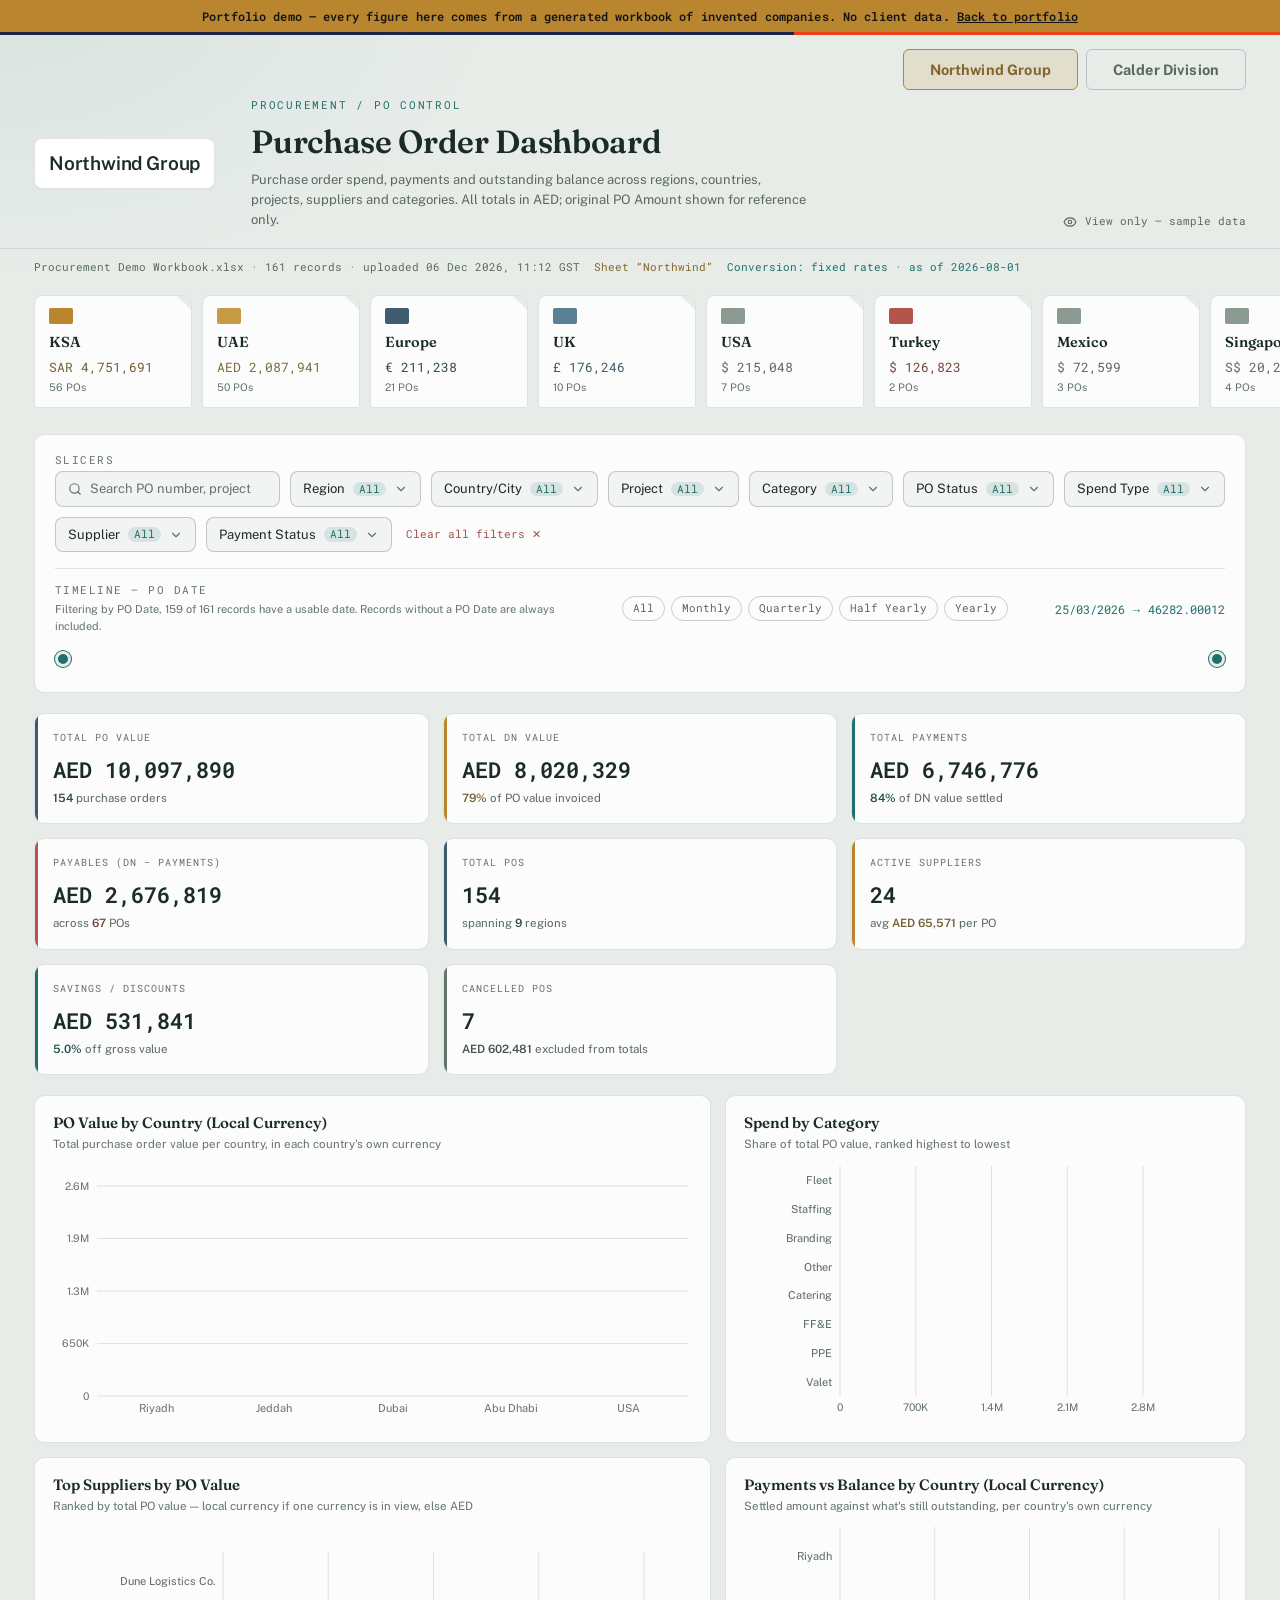
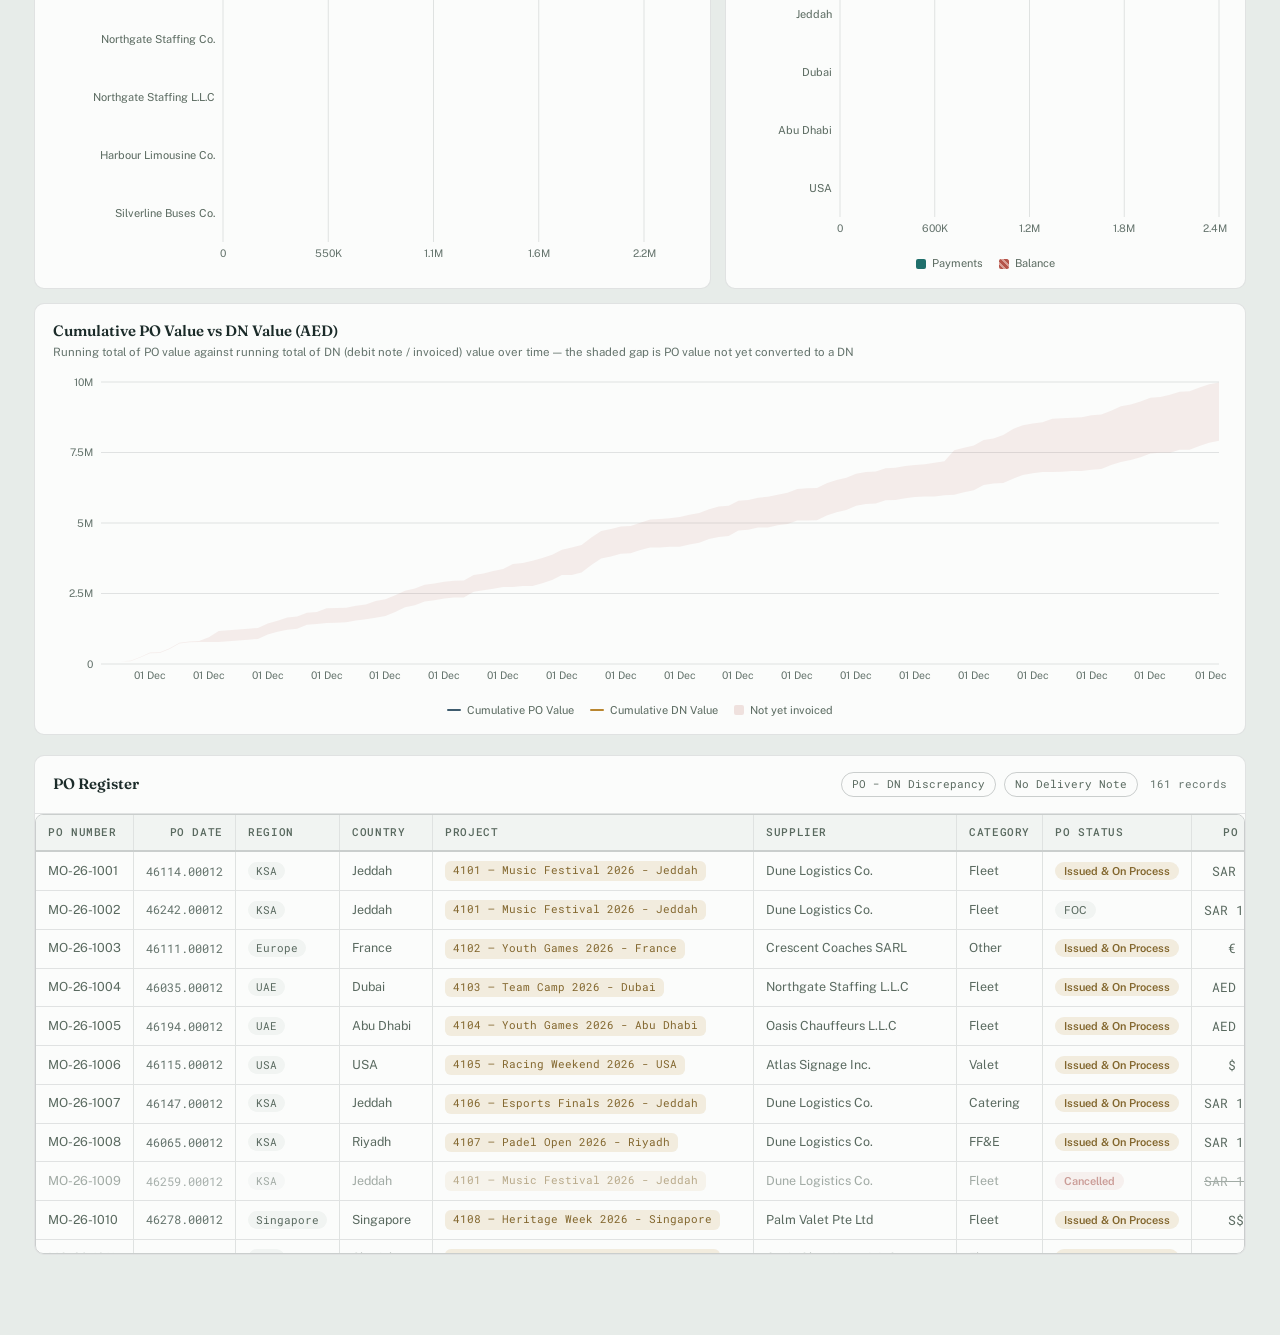
==== demo/dashboard/index.html @ e8b28d90 "Add files via upload" ====
<!doctype html>
<html lang="en">
  <head>
    <meta charset="UTF-8" />
    <meta name="viewport" content="width=device-width, initial-scale=1" />
    <meta name="robots" content="noindex" />
    <title>Procurement Dashboard — demo</title>
    <link rel="preconnect" href="https://fonts.googleapis.com" />
    <link rel="preconnect" href="https://fonts.gstatic.com" crossorigin />
    <link href="https://fonts.googleapis.com/css2?family=Fraunces:opsz,wght@9..144,400;9..144,600&family=Public+Sans:wght@400;500;600;700&family=Roboto+Mono:wght@400;500&display=swap" rel="stylesheet" />
    <script type="module" crossorigin src="./assets/index-BiqzgjxU.js"></script>
    <link rel="stylesheet" crossorigin href="./assets/index-Bwvp8bfR.css">
  </head>
  <body>
    <div id="root"></div>
  </body>
</html>
---- demo/dashboard/assets/index-Bwvp8bfR.css ----
@layer properties{@supports (((-webkit-hyphens:none)) and (not (margin-trim:inline))) or ((-moz-orient:inline) and (not (color:rgb(from red r g b)))){*,:before,:after,::backdrop{--tw-translate-x:0;--tw-translate-y:0;--tw-translate-z:0;--tw-rotate-x:initial;--tw-rotate-y:initial;--tw-rotate-z:initial;--tw-skew-x:initial;--tw-skew-y:initial;--tw-space-y-reverse:0;--tw-border-style:solid;--tw-leading:initial;--tw-font-weight:initial;--tw-tracking:initial;--tw-ordinal:initial;--tw-slashed-zero:initial;--tw-numeric-figure:initial;--tw-numeric-spacing:initial;--tw-numeric-fraction:initial;--tw-shadow:0 0 #0000;--tw-shadow-color:initial;--tw-shadow-alpha:100%;--tw-inset-shadow:0 0 #0000;--tw-inset-shadow-color:initial;--tw-inset-shadow-alpha:100%;--tw-ring-color:initial;--tw-ring-shadow:0 0 #0000;--tw-inset-ring-color:initial;--tw-inset-ring-shadow:0 0 #0000;--tw-ring-inset:initial;--tw-ring-offset-width:0px;--tw-ring-offset-color:#fff;--tw-ring-offset-shadow:0 0 #0000;--tw-outline-style:solid;--tw-blur:initial;--tw-brightness:initial;--tw-contrast:initial;--tw-grayscale:initial;--tw-hue-rotate:initial;--tw-invert:initial;--tw-opacity:initial;--tw-saturate:initial;--tw-sepia:initial;--tw-drop-shadow:initial;--tw-drop-shadow-color:initial;--tw-drop-shadow-alpha:100%;--tw-drop-shadow-size:initial;--tw-duration:initial;--tw-ease:initial;--tw-content:"";--tw-backdrop-blur:initial;--tw-backdrop-brightness:initial;--tw-backdrop-contrast:initial;--tw-backdrop-grayscale:initial;--tw-backdrop-hue-rotate:initial;--tw-backdrop-invert:initial;--tw-backdrop-opacity:initial;--tw-backdrop-saturate:initial;--tw-backdrop-sepia:initial;--tw-animation-delay:0s;--tw-animation-direction:normal;--tw-animation-duration:initial;--tw-animation-fill-mode:none;--tw-animation-iteration-count:1;--tw-enter-blur:0;--tw-enter-opacity:1;--tw-enter-rotate:0;--tw-enter-scale:1;--tw-enter-translate-x:0;--tw-enter-translate-y:0;--tw-exit-blur:0;--tw-exit-opacity:1;--tw-exit-rotate:0;--tw-exit-scale:1;--tw-exit-translate-x:0;--tw-exit-translate-y:0}}}@layer theme{:root,:host{--font-mono:"Roboto Mono", ui-monospace, monospace;--color-black:#000;--color-white:#fff;--spacing:.25rem;--container-xs:20rem;--container-sm:24rem;--text-xs:.75rem;--text-xs--line-height:calc(1 / .75);--text-sm:.875rem;--text-sm--line-height:calc(1.25 / .875);--text-base:1rem;--text-base--line-height: 1.5 ;--text-xl:1.25rem;--text-xl--line-height:calc(1.75 / 1.25);--font-weight-normal:400;--font-weight-medium:500;--font-weight-semibold:600;--font-weight-bold:700;--tracking-tight:-.025em;--leading-tight:1.25;--leading-snug:1.375;--leading-relaxed:1.625;--radius-md:calc(var(--radius) * .8);--ease-in:cubic-bezier(.4, 0, 1, 1);--ease-out:cubic-bezier(0, 0, .2, 1);--ease-in-out:cubic-bezier(.4, 0, .2, 1);--animate-spin:spin 1s linear infinite;--animate-pulse:pulse 2s cubic-bezier(.4, 0, .6, 1) infinite;--blur-xs:4px;--aspect-video:16 / 9;--default-transition-duration:.15s;--default-transition-timing-function:cubic-bezier(.4, 0, .2, 1);--default-font-family:"Public Sans", system-ui, sans-serif;--default-mono-font-family:"Roboto Mono", ui-monospace, monospace;--color-border:var(--border)}}@layer base{*,:after,:before,::backdrop{box-sizing:border-box;border:0 solid;margin:0;padding:0}::file-selector-button{box-sizing:border-box;border:0 solid;margin:0;padding:0}html,:host{-webkit-text-size-adjust:100%;tab-size:4;line-height:1.5;font-family:var(--default-font-family,-apple-system, BlinkMacSystemFont, "Segoe UI", Roboto, "Helvetica Neue", "Noto Sans", Arial, sans-serif, "Apple Color Emoji", "Segoe UI Emoji", "Segoe UI Symbol", "Noto Color Emoji");font-feature-settings:var(--default-font-feature-settings,normal);font-variation-settings:var(--default-font-variation-settings,normal);-webkit-tap-highlight-color:transparent}hr{height:0;color:inherit;border-top-width:1px}abbr:where([title]){-webkit-text-decoration:underline dotted;text-decoration:underline dotted}h1,h2,h3,h4,h5,h6{font-size:inherit;font-weight:inherit}a{color:inherit;-webkit-text-decoration:inherit;text-decoration:inherit}b,strong{font-weight:bolder}code,kbd,samp,pre{font-family:var(--default-mono-font-family,ui-monospace, SFMono-Regular, Menlo, Monaco, Consolas, "Liberation Mono", "Courier New", monospace);font-feature-settings:var(--default-mono-font-feature-settings,normal);font-variation-settings:var(--default-mono-font-variation-settings,normal);font-size:1em}small{font-size:80%}sub,sup{vertical-align:baseline;font-size:75%;line-height:0;position:relative}sub{bottom:-.25em}sup{top:-.5em}table{text-indent:0;border-color:inherit;border-collapse:collapse}:-moz-focusring:where(:not(iframe)){outline:auto}progress{vertical-align:baseline}summary{display:list-item}ol,ul,menu{list-style:none}img,svg,video,canvas,audio,iframe,embed,object{vertical-align:middle;display:block}img,video{max-width:100%;height:auto}button,input,select,optgroup,textarea{font:inherit;font-feature-settings:inherit;font-variation-settings:inherit;letter-spacing:inherit;color:inherit;opacity:1;background-color:#0000;border-radius:0}::file-selector-button{font:inherit;font-feature-settings:inherit;font-variation-settings:inherit;letter-spacing:inherit;color:inherit;opacity:1;background-color:#0000;border-radius:0}:where(select:is([multiple],[size])) optgroup{font-weight:bolder}:where(select:is([multiple],[size])) optgroup option{padding-inline-start:20px}::file-selector-button{margin-inline-end:4px}::placeholder{opacity:1}@supports (not ((-webkit-appearance:-apple-pay-button))) or (contain-intrinsic-size:1px){::placeholder{color:currentColor}@supports (color:color-mix(in lab,red,red)){::placeholder{color:color-mix(in oklab,currentcolor 50%,transparent)}}}textarea{resize:vertical}::-webkit-search-decoration{-webkit-appearance:none}::-webkit-date-and-time-value{min-height:1lh;text-align:inherit}::-webkit-datetime-edit{display:inline-flex}::-webkit-datetime-edit-fields-wrapper{padding:0}::-webkit-datetime-edit{padding-block:0}::-webkit-datetime-edit-year-field{padding-block:0}::-webkit-datetime-edit-month-field{padding-block:0}::-webkit-datetime-edit-day-field{padding-block:0}::-webkit-datetime-edit-hour-field{padding-block:0}::-webkit-datetime-edit-minute-field{padding-block:0}::-webkit-datetime-edit-second-field{padding-block:0}::-webkit-datetime-edit-millisecond-field{padding-block:0}::-webkit-datetime-edit-meridiem-field{padding-block:0}::-webkit-calendar-picker-indicator{line-height:1}:-moz-ui-invalid{box-shadow:none}button,input:where([type=button],[type=reset],[type=submit]){appearance:button}::file-selector-button{appearance:button}::-webkit-inner-spin-button{height:auto}::-webkit-outer-spin-button{height:auto}[hidden]:where(:not([hidden=until-found])){display:none!important}*{border-color:var(--border);outline-color:var(--ring)}@supports (color:color-mix(in lab,red,red)){*{outline-color:color-mix(in oklab,var(--ring) 50%,transparent)}}html{font-family:Public Sans,system-ui,sans-serif}body{background:var(--wash),var(--paper);min-height:100vh;color:var(--ink);padding-bottom:60px}::-webkit-scrollbar{width:8px;height:8px}::-webkit-scrollbar-thumb{background:var(--line-strong);border-radius:4px}[data-company=calder] ::-webkit-scrollbar-thumb{background:#9eff3247}}@layer components;@layer utilities{.\@container\/card-header{container:card-header/inline-size}.\@container{container-type:inline-size}.pointer-events-auto{pointer-events:auto}.pointer-events-none{pointer-events:none}.collapse{visibility:collapse}.invisible{visibility:hidden}.visible{visibility:visible}.folded-corner:after{content:"";border-style:solid;border-width:0 14px 14px 0;border-color:transparent var(--paper) transparent transparent;position:absolute;top:0;right:0}.sr-only{clip-path:inset(50%);white-space:nowrap;border-width:0;width:1px;height:1px;margin:-1px;padding:0;position:absolute;overflow:hidden}.not-sr-only{clip-path:none;white-space:normal;width:auto;height:auto;margin:0;padding:0;position:static;overflow:visible}.absolute{position:absolute}.fixed{position:fixed}.relative{position:relative}.static{position:static}.sticky{position:sticky}.inset-0{inset:0}.inset-x-4{inset-inline:calc(var(--spacing) * 4)}.top-0{top:0}.top-1\/2{top:50%}.top-3\.5{top:calc(var(--spacing) * 3.5)}.right-\(--gutter\){right:var(--gutter)}.right-0{right:0}.bottom-0{bottom:0}.bottom-4{bottom:calc(var(--spacing) * 4)}.left-1\/2{left:50%}.isolate{isolation:isolate}.z-10{z-index:10}.z-50{z-index:50}.z-\[5\]{z-index:5}.z-\[calc\(1000-var\(--toast-index\)\)\]{z-index:calc(1000 - var(--toast-index))}.order-first{order:-9999}.order-last{order:9999}.col-span-full{grid-column:1/-1}.col-start-2{grid-column-start:2}.row-span-2{grid-row:span 2/span 2}.row-start-1{grid-row-start:1}.container{width:100%}@media(min-width:40rem){.container{max-width:40rem}}@media(min-width:48rem){.container{max-width:48rem}}@media(min-width:64rem){.container{max-width:64rem}}@media(min-width:80rem){.container{max-width:80rem}}@media(min-width:96rem){.container{max-width:96rem}}.m-1{margin:var(--spacing)}.band{max-width:var(--maxw);padding-inline:var(--gutter);margin-inline:auto}.-mx-4{margin-inline:calc(var(--spacing) * -4)}.mx-2{margin-inline:calc(var(--spacing) * 2)}.mx-auto{margin-inline:auto}.my-\(--vgap\){margin-block:var(--vgap)}.my-0\.5{margin-block:calc(var(--spacing) * .5)}.-mt-1{margin-top:calc(var(--spacing) * -1)}.mt-\(--vgap\){margin-top:var(--vgap)}.mt-0\.5{margin-top:calc(var(--spacing) * .5)}.mt-1{margin-top:var(--spacing)}.mt-2{margin-top:calc(var(--spacing) * 2)}.mt-4{margin-top:calc(var(--spacing) * 4)}.mt-auto{margin-top:auto}.mt-px{margin-top:1px}.-mb-4{margin-bottom:calc(var(--spacing) * -4)}.mb-\(--vgap\){margin-bottom:var(--vgap)}.mb-0\.5{margin-bottom:calc(var(--spacing) * .5)}.mb-1{margin-bottom:var(--spacing)}.mb-1\.5{margin-bottom:calc(var(--spacing) * 1.5)}.mb-2{margin-bottom:calc(var(--spacing) * 2)}.mb-2\.5{margin-bottom:calc(var(--spacing) * 2.5)}.mb-3{margin-bottom:calc(var(--spacing) * 3)}.ml-auto{margin-left:auto}.block{display:block}.contents{display:contents}.flex{display:flex}.flow-root{display:flow-root}.grid{display:grid}.hidden{display:none}.inline{display:inline}.inline-block{display:inline-block}.inline-flex{display:inline-flex}.table{display:table}.table\!{display:table!important}.table-caption{display:table-caption}.table-cell{display:table-cell}.table-column{display:table-column}.table-column-group{display:table-column-group}.table-footer-group{display:table-footer-group}.table-header-group{display:table-header-group}.table-row{display:table-row}.table-row-group{display:table-row-group}.field-sizing-content{field-sizing:content}.aspect-auto{aspect-ratio:auto}.aspect-video{aspect-ratio:var(--aspect-video)}.size-2\.5{width:calc(var(--spacing) * 2.5);height:calc(var(--spacing) * 2.5)}.size-3\.5{width:calc(var(--spacing) * 3.5);height:calc(var(--spacing) * 3.5)}.size-4{width:calc(var(--spacing) * 4);height:calc(var(--spacing) * 4)}.size-6{width:calc(var(--spacing) * 6);height:calc(var(--spacing) * 6)}.size-7{width:calc(var(--spacing) * 7);height:calc(var(--spacing) * 7)}.size-8{width:calc(var(--spacing) * 8);height:calc(var(--spacing) * 8)}.size-9{width:calc(var(--spacing) * 9);height:calc(var(--spacing) * 9)}.size-10{width:calc(var(--spacing) * 10);height:calc(var(--spacing) * 10)}.size-full{width:100%;height:100%}.h-\(--height\){height:var(--height)}.h-0\.5{height:calc(var(--spacing) * .5)}.h-2{height:calc(var(--spacing) * 2)}.h-2\.5{height:calc(var(--spacing) * 2.5)}.h-4{height:calc(var(--spacing) * 4)}.h-5{height:calc(var(--spacing) * 5)}.h-6{height:calc(var(--spacing) * 6)}.h-7{height:calc(var(--spacing) * 7)}.h-8{height:calc(var(--spacing) * 8)}.h-9{height:calc(var(--spacing) * 9)}.h-10{height:calc(var(--spacing) * 10)}.h-65{height:calc(var(--spacing) * 65)}.h-80{height:calc(var(--spacing) * 80)}.h-\[3px\]{height:3px}.h-\[86px\]{height:86px}.h-\[98px\]{height:98px}.h-\[140px\]{height:140px}.h-auto{height:auto}.h-full{height:100%}.max-h-\[260px\]{max-height:260px}.max-h-\[440px\]{max-height:440px}.min-h-14{min-height:calc(var(--spacing) * 14)}.min-h-16{min-height:calc(var(--spacing) * 16)}.min-h-\[26px\]{min-height:26px}.min-h-\[104px\]{min-height:104px}.w-0{width:0}.w-1{width:var(--spacing)}.w-2{width:calc(var(--spacing) * 2)}.w-2\.5{width:calc(var(--spacing) * 2.5)}.w-3\.5{width:calc(var(--spacing) * 3.5)}.w-6{width:calc(var(--spacing) * 6)}.w-72{width:calc(var(--spacing) * 72)}.w-\[158px\]{width:158px}.w-auto{width:auto}.w-fit{width:fit-content}.w-full{width:100%}.max-w-80{max-width:calc(var(--spacing) * 80)}.max-w-\[230px\]{max-width:230px}.max-w-\[520px\]{max-width:520px}.max-w-\[560px\]{max-width:560px}.max-w-\[min\(380px\,calc\(100vw-2rem\)\)\]{max-width:min(380px,100vw - 2rem)}.max-w-sm{max-width:var(--container-sm)}.max-w-xs{max-width:var(--container-xs)}.min-w-0{min-width:0}.min-w-7{min-width:calc(var(--spacing) * 7)}.min-w-8{min-width:calc(var(--spacing) * 8)}.min-w-9{min-width:calc(var(--spacing) * 9)}.min-w-32{min-width:calc(var(--spacing) * 32)}.min-w-40{min-width:calc(var(--spacing) * 40)}.min-w-\[158px\]{min-width:158px}.min-w-\[200px\]{min-width:200px}.min-w-\[230px\]{min-width:230px}.flex-1{flex:1}.flex-none{flex:none}.shrink-0{flex-shrink:0}.grow{flex-grow:1}.caption-bottom{caption-side:bottom}.border-collapse{border-collapse:collapse}.origin-\(--transform-origin\){transform-origin:var(--transform-origin)}.origin-bottom{transform-origin:bottom}.-translate-x-1\/2{--tw-translate-x: -50% ;translate:var(--tw-translate-x) var(--tw-translate-y)}.-translate-y-1\/2{--tw-translate-y: -50% ;translate:var(--tw-translate-x) var(--tw-translate-y)}.translate-y-\[calc\(-50\%-2px\)\]{--tw-translate-y: calc(-50% - 2px) ;translate:var(--tw-translate-x) var(--tw-translate-y)}.rotate-45{rotate:45deg}.\[transform\:translateX\(var\(--toast-swipe-movement-x\)\)_translateY\(calc\(var\(--toast-swipe-movement-y\)-\(var\(--toast-index\)\*var\(--peek\)\)-\(var\(--shrink\)\*var\(--height\)\)\)\)_scale\(var\(--scale\)\)\]{transform:translate(var(--toast-swipe-movement-x)) translateY(calc(var(--toast-swipe-movement-y) - (var(--toast-index) * var(--peek)) - (var(--shrink) * var(--height)))) scale(var(--scale))}.transform{transform:var(--tw-rotate-x,) var(--tw-rotate-y,) var(--tw-rotate-z,) var(--tw-skew-x,) var(--tw-skew-y,)}.animate-pulse{animation:var(--animate-pulse)}.animate-spin{animation:var(--animate-spin)}.cursor-pointer{cursor:pointer}.cursor-text{cursor:text}.touch-none{touch-action:none}.resize{resize:both}.resize-none{resize:none}.auto-rows-min{grid-auto-rows:min-content}.grid-cols-1{grid-template-columns:repeat(1,minmax(0,1fr))}.grid-cols-2{grid-template-columns:repeat(2,minmax(0,1fr))}.grid-rows-\[auto_1fr\]{grid-template-rows:auto 1fr}.flex-col{flex-direction:column}.flex-col-reverse{flex-direction:column-reverse}.flex-row{flex-direction:row}.flex-wrap{flex-wrap:wrap}.place-content-center{place-content:center}.place-items-center{place-items:center}.items-center{align-items:center}.items-end{align-items:flex-end}.items-start{align-items:flex-start}.items-stretch{align-items:stretch}.justify-between{justify-content:space-between}.justify-center{justify-content:center}.justify-start{justify-content:flex-start}.gap-\(--card-spacing\){gap:var(--card-spacing)}.gap-\(--gap\){gap:var(--gap)}.gap-0{gap:0}.gap-0\.5{gap:calc(var(--spacing) * .5)}.gap-1{gap:var(--spacing)}.gap-1\.5{gap:calc(var(--spacing) * 1.5)}.gap-2{gap:calc(var(--spacing) * 2)}.gap-2\.5{gap:calc(var(--spacing) * 2.5)}.gap-3{gap:calc(var(--spacing) * 3)}.gap-3\.5{gap:calc(var(--spacing) * 3.5)}.gap-4{gap:calc(var(--spacing) * 4)}.gap-\[--spacing\(var\(--gap\)\)\]{gap:calc(var(--spacing) * var(--gap))}.gap-\[18px\]{gap:18px}:where(.space-y-\(--vgap\)>:not(:last-child)){--tw-space-y-reverse:0;margin-block-start:calc(var(--vgap) * var(--tw-space-y-reverse));margin-block-end:calc(var(--vgap) * calc(1 - var(--tw-space-y-reverse)))}.gap-x-3\.5{column-gap:calc(var(--spacing) * 3.5)}.gap-y-1{row-gap:var(--spacing)}.self-end{align-self:flex-end}.self-start{align-self:flex-start}.justify-self-end{justify-self:flex-end}.truncate{text-overflow:ellipsis;white-space:nowrap;overflow:hidden}.overflow-auto{overflow:auto}.overflow-hidden{overflow:hidden}.overflow-x-auto{overflow-x:auto}.overflow-y-auto{overflow-y:auto}.rounded-2xl{border-radius:calc(var(--radius) * 1.8)}.rounded-4xl{border-radius:calc(var(--radius) * 2.6)}.rounded-\[2px\]{border-radius:2px}.rounded-\[4px\]{border-radius:4px}.rounded-\[5px\]{border-radius:5px}.rounded-\[6px\]{border-radius:6px}.rounded-\[8px_8px_3px_3px\]{border-radius:8px 8px 3px 3px}.rounded-\[calc\(var\(--radius\)-3px\)\]{border-radius:calc(var(--radius) - 3px)}.rounded-\[inherit\]{border-radius:inherit}.rounded-\[min\(var\(--radius-md\)\,10px\)\]{border-radius:min(var(--radius-md),10px)}.rounded-\[min\(var\(--radius-md\)\,12px\)\]{border-radius:min(var(--radius-md),12px)}.rounded-full{border-radius:3.40282e38px}.rounded-lg{border-radius:var(--radius)}.rounded-md{border-radius:calc(var(--radius) * .8)}.rounded-none{border-radius:0}.rounded-sm{border-radius:calc(var(--radius) * .6)}.rounded-xl{border-radius:calc(var(--radius) * 1.4)}.rounded-t-xl{border-top-left-radius:calc(var(--radius) * 1.4);border-top-right-radius:calc(var(--radius) * 1.4)}.rounded-b-xl{border-bottom-right-radius:calc(var(--radius) * 1.4);border-bottom-left-radius:calc(var(--radius) * 1.4)}.border{border-style:var(--tw-border-style);border-width:1px}.border-0{border-style:var(--tw-border-style);border-width:0}.border-\[1\.5px\]{border-style:var(--tw-border-style);border-width:1.5px}.border-\[3px\]{border-style:var(--tw-border-style);border-width:3px}.border-t{border-top-style:var(--tw-border-style);border-top-width:1px}.border-b{border-bottom-style:var(--tw-border-style);border-bottom-width:1px}.border-b-2{border-bottom-style:var(--tw-border-style);border-bottom-width:2px}.border-dashed{--tw-border-style:dashed;border-style:dashed}.surface-card{background:var(--card);border:1px solid var(--line)}[data-company=calder] .surface-card{background:linear-gradient(180deg,#ffffff09,#fff0 42%),var(--card);border-color:#ffffff14;box-shadow:inset 0 1px #ffffff0a,0 8px 22px -14px #000000e6}.border-\(--color-border\){border-color:var(--color-border)}.border-border{border-color:var(--border)}.border-brass{border-color:var(--brass)}.border-input{border-color:var(--input)}.border-line{border-color:var(--line)}.border-line-strong{border-color:var(--line-strong)}.border-paper{border-color:var(--paper)}.border-primary{border-color:var(--primary)}.border-transparent{border-color:#0000}.bg-\(--color-bg\){background-color:var(--color-bg)}.bg-\(--tone\){background-color:var(--tone)}.bg-background{background-color:var(--background)}.bg-black\/10{background-color:#0000001a}@supports (color:color-mix(in lab,red,red)){.bg-black\/10{background-color:color-mix(in oklab,var(--color-black) 10%,transparent)}}.bg-border{background-color:var(--border)}.bg-brass-dim{background-color:var(--brass-dim)}.bg-card{background-color:var(--card)}.bg-clay-dim{background-color:var(--clay-dim)}.bg-destructive\/10{background-color:var(--destructive)}@supports (color:color-mix(in lab,red,red)){.bg-destructive\/10{background-color:color-mix(in oklab,var(--destructive) 10%,transparent)}}.bg-foreground{background-color:var(--foreground)}.bg-line-strong{background-color:var(--line-strong)}.bg-muted,.bg-muted\/50{background-color:var(--muted)}@supports (color:color-mix(in lab,red,red)){.bg-muted\/50{background-color:color-mix(in oklab,var(--muted) 50%,transparent)}}.bg-petrol-dim{background-color:var(--petrol-dim)}.bg-popover{background-color:var(--popover)}.bg-primary{background-color:var(--primary)}.bg-secondary{background-color:var(--secondary)}.bg-slate-dim{background-color:var(--slate-dim)}.bg-surface-2{background-color:var(--surface-2)}.bg-transparent{background-color:#0000}.bg-white{background-color:var(--color-white)}.bg-\[linear-gradient\(90deg\,\#1C2446_0\%\,\#1C2446_62\%\,\#EB4118_62\%\,\#EB4118_100\%\)\]{background-image:linear-gradient(90deg,#1c2446 0% 62%,#eb4118 62% 100%)}.bg-clip-padding{background-clip:padding-box}.fill-foreground{fill:var(--foreground)}.p-\(--card-spacing\){padding:var(--card-spacing)}.p-0{padding:0}.p-2{padding:calc(var(--spacing) * 2)}.p-2\.5{padding:calc(var(--spacing) * 2.5)}.p-4{padding:calc(var(--spacing) * 4)}.p-6{padding:calc(var(--spacing) * 6)}.p-px{padding:1px}.px-\(--card-spacing\){padding-inline:var(--card-spacing)}.px-0\.5{padding-inline:calc(var(--spacing) * .5)}.px-1{padding-inline:var(--spacing)}.px-1\.5{padding-inline:calc(var(--spacing) * 1.5)}.px-2{padding-inline:calc(var(--spacing) * 2)}.px-2\.5{padding-inline:calc(var(--spacing) * 2.5)}.px-3{padding-inline:calc(var(--spacing) * 3)}.px-3\.5{padding-inline:calc(var(--spacing) * 3.5)}.px-4{padding-inline:calc(var(--spacing) * 4)}.px-5{padding-inline:calc(var(--spacing) * 5)}.px-\[9px\]{padding-inline:9px}.px-\[18px\]{padding-inline:18px}.px-\[26px\]{padding-inline:26px}.py-\(--card-spacing\){padding-block:var(--card-spacing)}.py-0\.5{padding-block:calc(var(--spacing) * .5)}.py-1{padding-block:var(--spacing)}.py-1\.5{padding-block:calc(var(--spacing) * 1.5)}.py-2{padding-block:calc(var(--spacing) * 2)}.py-2\.5{padding-block:calc(var(--spacing) * 2.5)}.py-3{padding-block:calc(var(--spacing) * 3)}.py-4{padding-block:calc(var(--spacing) * 4)}.py-9{padding-block:calc(var(--spacing) * 9)}.py-16{padding-block:calc(var(--spacing) * 16)}.py-\[3px\]{padding-block:3px}.py-\[5px\]{padding-block:5px}.py-\[9px\]{padding-block:9px}.py-\[11px\]{padding-block:11px}.py-\[15px\]{padding-block:15px}.py-\[18px\]{padding-block:18px}.py-px{padding-block:1px}.pt-1{padding-top:var(--spacing)}.pt-2{padding-top:calc(var(--spacing) * 2)}.pt-2\.5{padding-top:calc(var(--spacing) * 2.5)}.pt-3{padding-top:calc(var(--spacing) * 3)}.pt-3\.5{padding-top:calc(var(--spacing) * 3.5)}.pt-\[62px\]{padding-top:62px}.pr-2{padding-right:calc(var(--spacing) * 2)}.pb-1\.5{padding-bottom:calc(var(--spacing) * 1.5)}.pb-2{padding-bottom:calc(var(--spacing) * 2)}.pb-3{padding-bottom:calc(var(--spacing) * 3)}.pb-\[18px\]{padding-bottom:18px}.pl-2{padding-left:calc(var(--spacing) * 2)}.pl-4{padding-left:calc(var(--spacing) * 4)}.text-center{text-align:center}.text-left{text-align:left}.text-right{text-align:right}.align-middle{vertical-align:middle}.font-display,.font-heading{font-family:Fraunces,Georgia,serif}.font-mono{font-family:Roboto Mono,ui-monospace,monospace}.text-base{font-size:var(--text-base);line-height:var(--tw-leading,var(--text-base--line-height))}.text-sm{font-size:var(--text-sm);line-height:var(--tw-leading,var(--text-sm--line-height))}.text-sm\/relaxed{font-size:var(--text-sm);line-height:var(--leading-relaxed)}.text-xl{font-size:var(--text-xl);line-height:var(--tw-leading,var(--text-xl--line-height))}.text-xs{font-size:var(--text-xs);line-height:var(--tw-leading,var(--text-xs--line-height))}.text-\[0\.8rem\]{font-size:.8rem}.text-\[10\.5px\]{font-size:10.5px}.text-\[10px\]{font-size:10px}.text-\[11\.5px\]{font-size:11.5px}.text-\[11px\]{font-size:11px}.text-\[12\.5px\]{font-size:12.5px}.text-\[13px\]{font-size:13px}.text-\[14\.5px\]{font-size:14.5px}.text-\[15px\]{font-size:15px}.text-\[19px\]{font-size:19px}.text-\[20px\]{font-size:20px}.text-\[22px\]{font-size:22px}.text-\[32px\]{font-size:32px}.leading-\[1\.2\]{--tw-leading:1.2;line-height:1.2}.leading-\[1\.55\]{--tw-leading:1.55;line-height:1.55}.leading-none{--tw-leading:1;line-height:1}.leading-snug{--tw-leading:var(--leading-snug);line-height:var(--leading-snug)}.leading-tight{--tw-leading:var(--leading-tight);line-height:var(--leading-tight)}.font-bold{--tw-font-weight:var(--font-weight-bold);font-weight:var(--font-weight-bold)}.font-medium{--tw-font-weight:var(--font-weight-medium);font-weight:var(--font-weight-medium)}.font-normal{--tw-font-weight:var(--font-weight-normal);font-weight:var(--font-weight-normal)}.font-semibold{--tw-font-weight:var(--font-weight-semibold);font-weight:var(--font-weight-semibold)}.tracking-\[-0\.01em\]{--tw-tracking:-.01em;letter-spacing:-.01em}.tracking-\[0\.01em\]{--tw-tracking:.01em;letter-spacing:.01em}.tracking-\[0\.1em\]{--tw-tracking:.1em;letter-spacing:.1em}.tracking-\[0\.06em\]{--tw-tracking:.06em;letter-spacing:.06em}.tracking-\[0\.14em\]{--tw-tracking:.14em;letter-spacing:.14em}.tracking-\[0\.16em\]{--tw-tracking:.16em;letter-spacing:.16em}.tracking-tight{--tw-tracking:var(--tracking-tight);letter-spacing:var(--tracking-tight)}.text-balance{text-wrap:balance}.break-words{overflow-wrap:break-word}.whitespace-nowrap{white-space:nowrap}.text-tone{color:var(--tone)}@supports (color:color-mix(in lab,red,red)){.text-tone{color:color-mix(in oklab,var(--tone) 58%,var(--ink))}}[data-company=calder] .text-tone{color:var(--tone)}.text-\[\#1b2b29\]{color:#1b2b29}.text-background{color:var(--background)}.text-brass-ink{color:var(--brass-ink)}.text-card-foreground{color:var(--card-foreground)}.text-clay-ink{color:var(--clay-ink)}.text-current{color:currentColor}.text-destructive{color:var(--destructive)}.text-foreground{color:var(--foreground)}.text-ink{color:var(--ink)}.text-ink-dim{color:var(--ink-dim)}.text-ink-dimmer{color:var(--ink-dimmer)}.text-muted-foreground{color:var(--muted-foreground)}.text-petrol{color:var(--petrol)}.text-popover-foreground{color:var(--popover-foreground)}.text-primary{color:var(--primary)}.text-primary-foreground{color:var(--primary-foreground)}.text-secondary-foreground{color:var(--secondary-foreground)}.text-slate{color:var(--slate)}.capitalize{text-transform:capitalize}.lowercase{text-transform:lowercase}.normal-case{text-transform:none}.uppercase{text-transform:uppercase}.italic{font-style:italic}.diagonal-fractions{--tw-numeric-fraction:diagonal-fractions;font-variant-numeric:var(--tw-ordinal,) var(--tw-slashed-zero,) var(--tw-numeric-figure,) var(--tw-numeric-spacing,) var(--tw-numeric-fraction,)}.lining-nums{--tw-numeric-figure:lining-nums;font-variant-numeric:var(--tw-ordinal,) var(--tw-slashed-zero,) var(--tw-numeric-figure,) var(--tw-numeric-spacing,) var(--tw-numeric-fraction,)}.proportional-nums{--tw-numeric-spacing:proportional-nums;font-variant-numeric:var(--tw-ordinal,) var(--tw-slashed-zero,) var(--tw-numeric-figure,) var(--tw-numeric-spacing,) var(--tw-numeric-fraction,)}.tabular-nums{--tw-numeric-spacing:tabular-nums;font-variant-numeric:var(--tw-ordinal,) var(--tw-slashed-zero,) var(--tw-numeric-figure,) var(--tw-numeric-spacing,) var(--tw-numeric-fraction,)}.line-through{text-decoration-line:line-through}.no-underline{text-decoration-line:none}.underline{text-decoration-line:underline}.underline-offset-4{text-underline-offset:4px}.antialiased{-webkit-font-smoothing:antialiased;-moz-osx-font-smoothing:grayscale}.opacity-55{opacity:.55}.opacity-70{opacity:.7}.shadow{--tw-shadow:0 1px 3px 0 var(--tw-shadow-color,#0000001a), 0 1px 2px -1px var(--tw-shadow-color,#0000001a);box-shadow:var(--tw-inset-shadow),var(--tw-inset-ring-shadow),var(--tw-ring-offset-shadow),var(--tw-ring-shadow),var(--tw-shadow)}.shadow-\[0_0_0_1px_var\(--primary\)\]{--tw-shadow:0 0 0 1px var(--tw-shadow-color,var(--primary));box-shadow:var(--tw-inset-shadow),var(--tw-inset-ring-shadow),var(--tw-ring-offset-shadow),var(--tw-ring-shadow),var(--tw-shadow)}.shadow-\[0_1px_2px_rgba\(27\,43\,41\,0\.04\)\]{--tw-shadow:0 1px 2px var(--tw-shadow-color,#1b2b290a);box-shadow:var(--tw-inset-shadow),var(--tw-inset-ring-shadow),var(--tw-ring-offset-shadow),var(--tw-ring-shadow),var(--tw-shadow)}.shadow-\[0_14px_32px_rgba\(20\,30\,28\,\.14\)\]{--tw-shadow:0 14px 32px var(--tw-shadow-color,#141e1c24);box-shadow:var(--tw-inset-shadow),var(--tw-inset-ring-shadow),var(--tw-ring-offset-shadow),var(--tw-ring-shadow),var(--tw-shadow)}.shadow-lg{--tw-shadow:0 10px 15px -3px var(--tw-shadow-color,#0000001a), 0 4px 6px -4px var(--tw-shadow-color,#0000001a);box-shadow:var(--tw-inset-shadow),var(--tw-inset-ring-shadow),var(--tw-ring-offset-shadow),var(--tw-ring-shadow),var(--tw-shadow)}.shadow-md{--tw-shadow:0 4px 6px -1px var(--tw-shadow-color,#0000001a), 0 2px 4px -2px var(--tw-shadow-color,#0000001a);box-shadow:var(--tw-inset-shadow),var(--tw-inset-ring-shadow),var(--tw-ring-offset-shadow),var(--tw-ring-shadow),var(--tw-shadow)}.shadow-none{--tw-shadow:0 0 #0000;box-shadow:var(--tw-inset-shadow),var(--tw-inset-ring-shadow),var(--tw-ring-offset-shadow),var(--tw-ring-shadow),var(--tw-shadow)}.shadow-xl{--tw-shadow:0 20px 25px -5px var(--tw-shadow-color,#0000001a), 0 8px 10px -6px var(--tw-shadow-color,#0000001a);box-shadow:var(--tw-inset-shadow),var(--tw-inset-ring-shadow),var(--tw-ring-offset-shadow),var(--tw-ring-shadow),var(--tw-shadow)}.ring{--tw-ring-shadow:var(--tw-ring-inset,) 0 0 0 calc(1px + var(--tw-ring-offset-width)) var(--tw-ring-color,currentcolor);box-shadow:var(--tw-inset-shadow),var(--tw-inset-ring-shadow),var(--tw-ring-offset-shadow),var(--tw-ring-shadow),var(--tw-shadow)}.ring-0{--tw-ring-shadow:var(--tw-ring-inset,) 0 0 0 calc(0px + var(--tw-ring-offset-width)) var(--tw-ring-color,currentcolor);box-shadow:var(--tw-inset-shadow),var(--tw-inset-ring-shadow),var(--tw-ring-offset-shadow),var(--tw-ring-shadow),var(--tw-shadow)}.ring-1{--tw-ring-shadow:var(--tw-ring-inset,) 0 0 0 calc(1px + var(--tw-ring-offset-width)) var(--tw-ring-color,currentcolor);box-shadow:var(--tw-inset-shadow),var(--tw-inset-ring-shadow),var(--tw-ring-offset-shadow),var(--tw-ring-shadow),var(--tw-shadow)}.ring-foreground\/10{--tw-ring-color:var(--foreground)}@supports (color:color-mix(in lab,red,red)){.ring-foreground\/10{--tw-ring-color:color-mix(in oklab, var(--foreground) 10%, transparent)}}.ring-line-strong{--tw-ring-color:var(--line-strong)}.ring-ring\/50{--tw-ring-color:var(--ring)}@supports (color:color-mix(in lab,red,red)){.ring-ring\/50{--tw-ring-color:color-mix(in oklab, var(--ring) 50%, transparent)}}.outline-hidden{--tw-outline-style:none;outline-style:none}@media(forced-colors:active){.outline-hidden{outline-offset:2px;outline:2px solid #0000}}.\!outline{outline-style:var(--tw-outline-style)!important;outline-width:1px!important}.outline{outline-style:var(--tw-outline-style);outline-width:1px}.blur{--tw-blur:blur(8px);filter:var(--tw-blur,) var(--tw-brightness,) var(--tw-contrast,) var(--tw-grayscale,) var(--tw-hue-rotate,) var(--tw-invert,) var(--tw-saturate,) var(--tw-sepia,) var(--tw-drop-shadow,)}.invert{--tw-invert:invert(100%);filter:var(--tw-blur,) var(--tw-brightness,) var(--tw-contrast,) var(--tw-grayscale,) var(--tw-hue-rotate,) var(--tw-invert,) var(--tw-saturate,) var(--tw-sepia,) var(--tw-drop-shadow,)}.filter{filter:var(--tw-blur,) var(--tw-brightness,) var(--tw-contrast,) var(--tw-grayscale,) var(--tw-hue-rotate,) var(--tw-invert,) var(--tw-saturate,) var(--tw-sepia,) var(--tw-drop-shadow,)}.transition{transition-property:color,background-color,border-color,outline-color,text-decoration-color,fill,stroke,--tw-gradient-from,--tw-gradient-via,--tw-gradient-to,opacity,box-shadow,transform,translate,scale,rotate,filter,-webkit-backdrop-filter,backdrop-filter,display,content-visibility,overlay,pointer-events;transition-timing-function:var(--tw-ease,var(--default-transition-timing-function));transition-duration:var(--tw-duration,var(--default-transition-duration))}.transition-\[color\,box-shadow\]{transition-property:color,box-shadow;transition-timing-function:var(--tw-ease,var(--default-transition-timing-function));transition-duration:var(--tw-duration,var(--default-transition-duration))}.transition-all{transition-property:all;transition-timing-function:var(--tw-ease,var(--default-transition-timing-function));transition-duration:var(--tw-duration,var(--default-transition-duration))}.transition-colors{transition-property:color,background-color,border-color,outline-color,text-decoration-color,fill,stroke,--tw-gradient-from,--tw-gradient-via,--tw-gradient-to;transition-timing-function:var(--tw-ease,var(--default-transition-timing-function));transition-duration:var(--tw-duration,var(--default-transition-duration))}.transition-opacity{transition-property:opacity;transition-timing-function:var(--tw-ease,var(--default-transition-timing-function));transition-duration:var(--tw-duration,var(--default-transition-duration))}.transition-transform{transition-property:transform,translate,scale,rotate;transition-timing-function:var(--tw-ease,var(--default-transition-timing-function));transition-duration:var(--tw-duration,var(--default-transition-duration))}.transition-none{transition-property:none}.duration-100{--tw-duration:.1s;transition-duration:.1s}.duration-150{--tw-duration:.15s;transition-duration:.15s}.duration-200{--tw-duration:.2s;transition-duration:.2s}.duration-250{--tw-duration:.25s;transition-duration:.25s}.ease-\[cubic-bezier\(0\.22\,1\,0\.36\,1\)\]{--tw-ease:cubic-bezier(.22,1,.36,1);transition-timing-function:cubic-bezier(.22,1,.36,1)}.ease-in{--tw-ease:var(--ease-in);transition-timing-function:var(--ease-in)}.ease-in-out{--tw-ease:var(--ease-in-out);transition-timing-function:var(--ease-in-out)}.ease-out{--tw-ease:var(--ease-out);transition-timing-function:var(--ease-out)}.will-change-transform{will-change:transform}.outline-none{--tw-outline-style:none;outline-style:none}.select-none{-webkit-user-select:none;user-select:none}.\[--card-spacing\:--spacing\(4\)\]{--card-spacing:calc(var(--spacing) * 4)}.\[--gap\:0\.75rem\]{--gap:.75rem}.\[--height\:var\(--toast-frontmost-height\,var\(--toast-height\)\)\]{--height:var(--toast-frontmost-height,var(--toast-height))}.\[--offset-y\:calc\(var\(--toast-offset-y\)\*-1\+calc\(var\(--toast-index\)\*var\(--gap\)\*-1\)\+var\(--toast-swipe-movement-y\)\)\]{--offset-y:calc(var(--toast-offset-y) * -1 + calc(var(--toast-index) * var(--gap) * -1) + var(--toast-swipe-movement-y))}.\[--peek\:0\.75rem\]{--peek:.75rem}.\[--scale\:calc\(max\(0\,1-\(var\(--toast-index\)\*0\.1\)\)\)\]{--scale: max(0, 1 - (var(--toast-index) * .1)) }.\[--shrink\:calc\(1-var\(--scale\)\)\]{--shrink:calc(1 - var(--scale))}.\[transition\:transform_500ms_cubic-bezier\(0\.22\,1\,0\.36\,1\)\,opacity_500ms\,height_150ms\]{transition:transform .5s cubic-bezier(.22,1,.36,1),opacity .5s,height .15s}.running{animation-play-state:running}.zoom-in{--tw-enter-scale:0}.group-has-disabled\/field\:opacity-50:is(:where(.group\/field):has(:disabled) *){opacity:.5}.group-has-\[\:focus-visible\]\/field-label\:border-transparent:is(:where(.group\/field-label):has(:focus-visible) *){border-color:#0000}.group-has-\[\:focus-visible\]\/field-label\:ring-0:is(:where(.group\/field-label):has(:focus-visible) *){--tw-ring-shadow:var(--tw-ring-inset,) 0 0 0 calc(0px + var(--tw-ring-offset-width)) var(--tw-ring-color,currentcolor);box-shadow:var(--tw-inset-shadow),var(--tw-inset-ring-shadow),var(--tw-ring-offset-shadow),var(--tw-ring-shadow),var(--tw-shadow)}.group-has-\[\:focus-visible\]\/field-label\:not-data-checked\:border-input:is(:where(.group\/field-label):has(:focus-visible) *):not([data-checked]){border-color:var(--input)}.group-has-\[\>input\]\/input-group\:pt-2:is(:where(.group\/input-group):has(>input) *){padding-top:calc(var(--spacing) * 2)}.group-has-\[\>input\]\/input-group\:pb-2:is(:where(.group\/input-group):has(>input) *){padding-bottom:calc(var(--spacing) * 2)}.group-data-\[disabled\=true\]\/input-group\:opacity-50:is(:where(.group\/input-group)[data-disabled=true] *){opacity:.5}.group-data-\[size\=default\]\/switch\:size-4:is(:where(.group\/switch)[data-size=default] *){width:calc(var(--spacing) * 4);height:calc(var(--spacing) * 4)}.group-data-\[size\=sm\]\/alert-dialog-content\:grid:is(:where(.group\/alert-dialog-content)[data-size=sm] *){display:grid}.group-data-\[size\=sm\]\/alert-dialog-content\:grid-cols-2:is(:where(.group\/alert-dialog-content)[data-size=sm] *){grid-template-columns:repeat(2,minmax(0,1fr))}.group-data-\[size\=sm\]\/card\:text-sm:is(:where(.group\/card)[data-size=sm] *){font-size:var(--text-sm);line-height:var(--tw-leading,var(--text-sm--line-height))}.group-data-\[size\=sm\]\/switch\:size-3:is(:where(.group\/switch)[data-size=sm] *){width:calc(var(--spacing) * 3);height:calc(var(--spacing) * 3)}.group-data-\[spacing\=0\]\/toggle-group\:rounded-none:is(:where(.group\/toggle-group)[data-spacing="0"] *){border-radius:0}.group-data-\[spacing\=0\]\/toggle-group\:px-2:is(:where(.group\/toggle-group)[data-spacing="0"] *){padding-inline:calc(var(--spacing) * 2)}.file\:inline-flex::file-selector-button{display:inline-flex}.file\:h-6::file-selector-button{height:calc(var(--spacing) * 6)}.file\:border-0::file-selector-button{border-style:var(--tw-border-style);border-width:0}.file\:bg-transparent::file-selector-button{background-color:#0000}.file\:text-sm::file-selector-button{font-size:var(--text-sm);line-height:var(--tw-leading,var(--text-sm--line-height))}.file\:font-medium::file-selector-button{--tw-font-weight:var(--font-weight-medium);font-weight:var(--font-weight-medium)}.file\:text-foreground::file-selector-button{color:var(--foreground)}.placeholder\:text-ink-dimmer::placeholder{color:var(--ink-dimmer)}.placeholder\:text-muted-foreground::placeholder{color:var(--muted-foreground)}.before\:absolute:before{content:var(--tw-content);position:absolute}.before\:inset-y-0:before{content:var(--tw-content);inset-block:0}.before\:left-0:before{content:var(--tw-content);left:0}.before\:w-\[3px\]:before{content:var(--tw-content);width:3px}.before\:bg-\(--tone\):before{content:var(--tw-content);background-color:var(--tone)}.before\:content-\[\'\'\]:before{--tw-content:"";content:var(--tw-content)}.after\:absolute:after{content:var(--tw-content);position:absolute}.after\:-inset-2:after{content:var(--tw-content);inset:calc(var(--spacing) * -2)}.after\:-inset-x-3:after{content:var(--tw-content);inset-inline:calc(var(--spacing) * -3)}.after\:-inset-y-2:after{content:var(--tw-content);inset-block:calc(var(--spacing) * -2)}.after\:top-full:after{content:var(--tw-content);top:100%}.after\:left-0:after{content:var(--tw-content);left:0}.after\:h-\[calc\(var\(--gap\)\+1px\)\]:after{content:var(--tw-content);height:calc(var(--gap) + 1px)}.after\:w-full:after{content:var(--tw-content);width:100%}.after\:content-\[\'\'\]:after{--tw-content:"";content:var(--tw-content)}.focus-within\:border-primary:focus-within{border-color:var(--primary)}.focus-within\:ring-3:focus-within{--tw-ring-shadow:var(--tw-ring-inset,) 0 0 0 calc(3px + var(--tw-ring-offset-width)) var(--tw-ring-color,currentcolor);box-shadow:var(--tw-inset-shadow),var(--tw-inset-ring-shadow),var(--tw-ring-offset-shadow),var(--tw-ring-shadow),var(--tw-shadow)}.focus-within\:ring-ring\/50:focus-within{--tw-ring-color:var(--ring)}@supports (color:color-mix(in lab,red,red)){.focus-within\:ring-ring\/50:focus-within{--tw-ring-color:color-mix(in oklab, var(--ring) 50%, transparent)}}@media(hover:hover){.hover\:border-brass:hover{border-color:var(--brass)}.hover\:border-clay:hover{border-color:var(--clay)}.hover\:border-primary:hover{border-color:var(--primary)}.hover\:bg-\[color-mix\(in_oklch\,var\(--secondary\)\,var\(--foreground\)_5\%\)\]:hover{background-color:var(--secondary)}@supports (color:color-mix(in lab,red,red)){.hover\:bg-\[color-mix\(in_oklch\,var\(--secondary\)\,var\(--foreground\)_5\%\)\]:hover{background-color:color-mix(in oklch,var(--secondary),var(--foreground) 5%)}}.hover\:bg-\[rgba\(31\,111\,107\,0\.04\)\]:hover{background-color:#1f6f6b0a}.hover\:bg-destructive\/20:hover{background-color:var(--destructive)}@supports (color:color-mix(in lab,red,red)){.hover\:bg-destructive\/20:hover{background-color:color-mix(in oklab,var(--destructive) 20%,transparent)}}.hover\:bg-muted:hover,.hover\:bg-muted\/50:hover{background-color:var(--muted)}@supports (color:color-mix(in lab,red,red)){.hover\:bg-muted\/50:hover{background-color:color-mix(in oklab,var(--muted) 50%,transparent)}}.hover\:bg-petrol-dim:hover{background-color:var(--petrol-dim)}.hover\:bg-surface-2:hover{background-color:var(--surface-2)}.hover\:bg-transparent:hover{background-color:#0000}.hover\:text-brass-ink:hover{color:var(--brass-ink)}.hover\:text-clay-ink:hover{color:var(--clay-ink)}.hover\:text-foreground:hover{color:var(--foreground)}.hover\:text-ink:hover{color:var(--ink)}.hover\:text-muted-foreground:hover{color:var(--muted-foreground)}.hover\:text-primary:hover{color:var(--primary)}.hover\:underline:hover{text-decoration-line:underline}.hover\:ring-3:hover{--tw-ring-shadow:var(--tw-ring-inset,) 0 0 0 calc(3px + var(--tw-ring-offset-width)) var(--tw-ring-color,currentcolor);box-shadow:var(--tw-inset-shadow),var(--tw-inset-ring-shadow),var(--tw-ring-offset-shadow),var(--tw-ring-shadow),var(--tw-shadow)}.hover\:brightness-108:hover{--tw-brightness:brightness(108%);filter:var(--tw-blur,) var(--tw-brightness,) var(--tw-contrast,) var(--tw-grayscale,) var(--tw-hue-rotate,) var(--tw-invert,) var(--tw-saturate,) var(--tw-sepia,) var(--tw-drop-shadow,)}}.focus\:z-10:focus,.focus-visible\:z-10:focus-visible{z-index:10}.focus-visible\:border-destructive\/40:focus-visible{border-color:var(--destructive)}@supports (color:color-mix(in lab,red,red)){.focus-visible\:border-destructive\/40:focus-visible{border-color:color-mix(in oklab,var(--destructive) 40%,transparent)}}.focus-visible\:border-ring:focus-visible{border-color:var(--ring)}.focus-visible\:ring-0:focus-visible{--tw-ring-shadow:var(--tw-ring-inset,) 0 0 0 calc(0px + var(--tw-ring-offset-width)) var(--tw-ring-color,currentcolor);box-shadow:var(--tw-inset-shadow),var(--tw-inset-ring-shadow),var(--tw-ring-offset-shadow),var(--tw-ring-shadow),var(--tw-shadow)}.focus-visible\:ring-3:focus-visible,.focus-visible\:ring-\[3px\]:focus-visible{--tw-ring-shadow:var(--tw-ring-inset,) 0 0 0 calc(3px + var(--tw-ring-offset-width)) var(--tw-ring-color,currentcolor);box-shadow:var(--tw-inset-shadow),var(--tw-inset-ring-shadow),var(--tw-ring-offset-shadow),var(--tw-ring-shadow),var(--tw-shadow)}.focus-visible\:ring-destructive\/20:focus-visible{--tw-ring-color:var(--destructive)}@supports (color:color-mix(in lab,red,red)){.focus-visible\:ring-destructive\/20:focus-visible{--tw-ring-color:color-mix(in oklab, var(--destructive) 20%, transparent)}}.focus-visible\:ring-ring\/50:focus-visible{--tw-ring-color:var(--ring)}@supports (color:color-mix(in lab,red,red)){.focus-visible\:ring-ring\/50:focus-visible{--tw-ring-color:color-mix(in oklab, var(--ring) 50%, transparent)}}.focus-visible\:outline-hidden:focus-visible{--tw-outline-style:none;outline-style:none}@media(forced-colors:active){.focus-visible\:outline-hidden:focus-visible{outline-offset:2px;outline:2px solid #0000}}.focus-visible\:outline-1:focus-visible{outline-style:var(--tw-outline-style);outline-width:1px}.active\:ring-3:active{--tw-ring-shadow:var(--tw-ring-inset,) 0 0 0 calc(3px + var(--tw-ring-offset-width)) var(--tw-ring-color,currentcolor);box-shadow:var(--tw-inset-shadow),var(--tw-inset-ring-shadow),var(--tw-ring-offset-shadow),var(--tw-ring-shadow),var(--tw-shadow)}.active\:not-aria-\[haspopup\]\:translate-y-px:active:not([aria-haspopup]){--tw-translate-y:1px;translate:var(--tw-translate-x) var(--tw-translate-y)}.disabled\:pointer-events-none:disabled{pointer-events:none}.disabled\:cursor-not-allowed:disabled{cursor:not-allowed}.disabled\:bg-input\/50:disabled{background-color:var(--input)}@supports (color:color-mix(in lab,red,red)){.disabled\:bg-input\/50:disabled{background-color:color-mix(in oklab,var(--input) 50%,transparent)}}.disabled\:bg-transparent:disabled{background-color:#0000}.disabled\:opacity-50:disabled{opacity:.5}:where([data-slot=button-group]) .in-data-\[slot\=button-group\]\:rounded-lg{border-radius:var(--radius)}:where([data-slot=combobox-content]) .in-data-\[slot\=combobox-content\]\:focus-within\:border-inherit:focus-within{border-color:inherit}:where([data-slot=combobox-content]) .in-data-\[slot\=combobox-content\]\:focus-within\:ring-0:focus-within{--tw-ring-shadow:var(--tw-ring-inset,) 0 0 0 calc(0px + var(--tw-ring-offset-width)) var(--tw-ring-color,currentcolor);box-shadow:var(--tw-inset-shadow),var(--tw-inset-ring-shadow),var(--tw-ring-offset-shadow),var(--tw-ring-shadow),var(--tw-shadow)}.has-disabled\:bg-input\/50:has(:disabled){background-color:var(--input)}@supports (color:color-mix(in lab,red,red)){.has-disabled\:bg-input\/50:has(:disabled){background-color:color-mix(in oklab,var(--input) 50%,transparent)}}.has-disabled\:opacity-50:has(:disabled){opacity:.5}.has-aria-expanded\:bg-muted\/50:has([aria-expanded=true]){background-color:var(--muted)}@supports (color:color-mix(in lab,red,red)){.has-aria-expanded\:bg-muted\/50:has([aria-expanded=true]){background-color:color-mix(in oklab,var(--muted) 50%,transparent)}}.has-data-\[icon\=inline-end\]\:pr-1\.5:has([data-icon=inline-end]){padding-right:calc(var(--spacing) * 1.5)}.has-data-\[icon\=inline-end\]\:pr-2:has([data-icon=inline-end]){padding-right:calc(var(--spacing) * 2)}.group-data-\[spacing\=0\]\/toggle-group\:has-data-\[icon\=inline-end\]\:pr-1\.5:is(:where(.group\/toggle-group)[data-spacing="0"] *):has([data-icon=inline-end]){padding-right:calc(var(--spacing) * 1.5)}.has-data-\[icon\=inline-start\]\:pl-1\.5:has([data-icon=inline-start]){padding-left:calc(var(--spacing) * 1.5)}.has-data-\[icon\=inline-start\]\:pl-2:has([data-icon=inline-start]){padding-left:calc(var(--spacing) * 2)}.group-data-\[spacing\=0\]\/toggle-group\:has-data-\[icon\=inline-start\]\:pl-1\.5:is(:where(.group\/toggle-group)[data-spacing="0"] *):has([data-icon=inline-start]){padding-left:calc(var(--spacing) * 1.5)}.has-data-\[slot\=alert-dialog-media\]\:grid-rows-\[auto_auto_1fr\]:has([data-slot=alert-dialog-media]){grid-template-rows:auto auto 1fr}.has-data-\[slot\=alert-dialog-media\]\:gap-x-4:has([data-slot=alert-dialog-media]){column-gap:calc(var(--spacing) * 4)}.has-data-\[slot\=card-action\]\:grid-cols-\[1fr_auto\]:has([data-slot=card-action]){grid-template-columns:1fr auto}.has-data-\[slot\=card-description\]\:grid-rows-\[auto_auto\]:has([data-slot=card-description]){grid-template-rows:auto auto}.has-data-\[slot\=card-footer\]\:pb-0:has([data-slot=card-footer]){padding-bottom:0}.has-data-\[slot\=kbd\]\:pr-1\.5:has([data-slot=kbd]){padding-right:calc(var(--spacing) * 1.5)}.has-\[\[data-slot\=input-group-control\]\:focus-visible\]\:border-ring:has([data-slot=input-group-control]:focus-visible){border-color:var(--ring)}.has-\[\[data-slot\=input-group-control\]\:focus-visible\]\:ring-3:has([data-slot=input-group-control]:focus-visible){--tw-ring-shadow:var(--tw-ring-inset,) 0 0 0 calc(3px + var(--tw-ring-offset-width)) var(--tw-ring-color,currentcolor);box-shadow:var(--tw-inset-shadow),var(--tw-inset-ring-shadow),var(--tw-ring-offset-shadow),var(--tw-ring-shadow),var(--tw-shadow)}.has-\[\[data-slot\=input-group-control\]\:focus-visible\]\:ring-ring\/50:has([data-slot=input-group-control]:focus-visible){--tw-ring-color:var(--ring)}@supports (color:color-mix(in lab,red,red)){.has-\[\[data-slot\=input-group-control\]\:focus-visible\]\:ring-ring\/50:has([data-slot=input-group-control]:focus-visible){--tw-ring-color:color-mix(in oklab, var(--ring) 50%, transparent)}}.has-\[\[data-slot\]\[aria-invalid\=true\]\]\:border-destructive:has([data-slot][aria-invalid=true]){border-color:var(--destructive)}.has-\[\[data-slot\]\[aria-invalid\=true\]\]\:ring-3:has([data-slot][aria-invalid=true]){--tw-ring-shadow:var(--tw-ring-inset,) 0 0 0 calc(3px + var(--tw-ring-offset-width)) var(--tw-ring-color,currentcolor);box-shadow:var(--tw-inset-shadow),var(--tw-inset-ring-shadow),var(--tw-ring-offset-shadow),var(--tw-ring-shadow),var(--tw-shadow)}.has-\[\[data-slot\]\[aria-invalid\=true\]\]\:ring-destructive\/20:has([data-slot][aria-invalid=true]){--tw-ring-color:var(--destructive)}@supports (color:color-mix(in lab,red,red)){.has-\[\[data-slot\]\[aria-invalid\=true\]\]\:ring-destructive\/20:has([data-slot][aria-invalid=true]){--tw-ring-color:color-mix(in oklab, var(--destructive) 20%, transparent)}}.has-\[\>\[data-align\=block-end\]\]\:h-auto:has(>[data-align=block-end]){height:auto}.has-\[\>\[data-align\=block-end\]\]\:flex-col:has(>[data-align=block-end]){flex-direction:column}.has-\[\>\[data-align\=block-start\]\]\:h-auto:has(>[data-align=block-start]){height:auto}.has-\[\>\[data-align\=block-start\]\]\:flex-col:has(>[data-align=block-start]){flex-direction:column}.has-\[\>button\]\:mr-\[-0\.3rem\]:has(>button){margin-right:-.3rem}.has-\[\>button\]\:ml-\[-0\.3rem\]:has(>button){margin-left:-.3rem}.has-\[\>img\:first-child\]\:pt-0:has(>img:first-child){padding-top:0}.has-\[\>kbd\]\:mr-\[-0\.15rem\]:has(>kbd){margin-right:-.15rem}.has-\[\>kbd\]\:ml-\[-0\.15rem\]:has(>kbd){margin-left:-.15rem}.has-\[\>svg\]\:p-0:has(>svg){padding:0}.has-\[\>textarea\]\:h-auto:has(>textarea){height:auto}.aria-expanded\:border-primary[aria-expanded=true]{border-color:var(--primary)}.aria-expanded\:bg-muted[aria-expanded=true]{background-color:var(--muted)}.aria-expanded\:bg-secondary[aria-expanded=true]{background-color:var(--secondary)}.aria-expanded\:text-foreground[aria-expanded=true]{color:var(--foreground)}.aria-expanded\:text-primary[aria-expanded=true]{color:var(--primary)}.aria-expanded\:text-secondary-foreground[aria-expanded=true]{color:var(--secondary-foreground)}.aria-invalid\:border-destructive[aria-invalid=true]{border-color:var(--destructive)}.aria-invalid\:ring-0[aria-invalid=true]{--tw-ring-shadow:var(--tw-ring-inset,) 0 0 0 calc(0px + var(--tw-ring-offset-width)) var(--tw-ring-color,currentcolor);box-shadow:var(--tw-inset-shadow),var(--tw-inset-ring-shadow),var(--tw-ring-offset-shadow),var(--tw-ring-shadow),var(--tw-shadow)}.aria-invalid\:ring-3[aria-invalid=true]{--tw-ring-shadow:var(--tw-ring-inset,) 0 0 0 calc(3px + var(--tw-ring-offset-width)) var(--tw-ring-color,currentcolor);box-shadow:var(--tw-inset-shadow),var(--tw-inset-ring-shadow),var(--tw-ring-offset-shadow),var(--tw-ring-shadow),var(--tw-shadow)}.aria-invalid\:ring-destructive\/20[aria-invalid=true]{--tw-ring-color:var(--destructive)}@supports (color:color-mix(in lab,red,red)){.aria-invalid\:ring-destructive\/20[aria-invalid=true]{--tw-ring-color:color-mix(in oklab, var(--destructive) 20%, transparent)}}.aria-invalid\:aria-checked\:border-primary[aria-invalid=true][aria-checked=true]{border-color:var(--primary)}.aria-pressed\:border-brass[aria-pressed=true]{border-color:var(--brass)}.aria-pressed\:border-clay[aria-pressed=true]{border-color:var(--clay)}.aria-pressed\:border-primary[aria-pressed=true]{border-color:var(--primary)}.aria-pressed\:bg-brass-dim[aria-pressed=true]{background-color:var(--brass-dim)}.aria-pressed\:bg-clay-dim[aria-pressed=true]{background-color:var(--clay-dim)}.aria-pressed\:bg-muted[aria-pressed=true]{background-color:var(--muted)}.aria-pressed\:bg-petrol-dim[aria-pressed=true]{background-color:var(--petrol-dim)}.aria-pressed\:font-semibold[aria-pressed=true]{--tw-font-weight:var(--font-weight-semibold);font-weight:var(--font-weight-semibold)}.aria-pressed\:text-brass-ink[aria-pressed=true]{color:var(--brass-ink)}.aria-pressed\:text-clay-ink[aria-pressed=true]{color:var(--clay-ink)}.aria-pressed\:text-primary[aria-pressed=true]{color:var(--primary)}.data-behind\:opacity-0[data-behind]{opacity:0}.data-checked\:border-primary[data-checked]{border-color:var(--primary)}.data-checked\:bg-primary[data-checked]{background-color:var(--primary)}.data-checked\:text-primary-foreground[data-checked]{color:var(--primary-foreground)}.group-has-\[\:focus-visible\]\/field-label\:data-checked\:border-primary:is(:where(.group\/field-label):has(:focus-visible) *)[data-checked]{border-color:var(--primary)}.group-data-\[size\=default\]\/switch\:data-checked\:translate-x-\[calc\(100\%-2px\)\]:is(:where(.group\/switch)[data-size=default] *)[data-checked],.group-data-\[size\=sm\]\/switch\:data-checked\:translate-x-\[calc\(100\%-2px\)\]:is(:where(.group\/switch)[data-size=sm] *)[data-checked]{--tw-translate-x: calc(100% - 2px) ;translate:var(--tw-translate-x) var(--tw-translate-y)}.data-closed\:animate-out[data-closed]{animation:exit var(--tw-animation-duration,var(--tw-duration,.15s))var(--tw-ease,ease)var(--tw-animation-delay,0s)var(--tw-animation-iteration-count,1)var(--tw-animation-direction,normal)var(--tw-animation-fill-mode,none)}.data-closed\:fade-out-0[data-closed]{--tw-exit-opacity:0}.data-closed\:zoom-out-95[data-closed]{--tw-exit-scale:.95}.data-disabled\:cursor-not-allowed[data-disabled]{cursor:not-allowed}.data-disabled\:opacity-50[data-disabled]{opacity:.5}.data-expanded\:h-\(--toast-height\)[data-expanded]{height:var(--toast-height)}.data-expanded\:\[transform\:translateX\(var\(--toast-swipe-movement-x\)\)_translateY\(var\(--offset-y\)\)\][data-expanded]{transform:translate(var(--toast-swipe-movement-x)) translateY(var(--offset-y))}.data-expanded\:opacity-100[data-expanded]{opacity:1}.data-horizontal\:h-1[data-horizontal]{height:var(--spacing)}.data-horizontal\:h-2\.5[data-horizontal]{height:calc(var(--spacing) * 2.5)}.data-horizontal\:h-full[data-horizontal]{height:100%}.data-horizontal\:h-px[data-horizontal]{height:1px}.data-horizontal\:w-full[data-horizontal]{width:100%}.data-horizontal\:flex-col[data-horizontal]{flex-direction:column}.data-horizontal\:border-t[data-horizontal]{border-top-style:var(--tw-border-style);border-top-width:1px}.data-horizontal\:border-t-transparent[data-horizontal]{border-top-color:#0000}.data-limited\:opacity-0[data-limited]{opacity:0}.data-open\:animate-in[data-open]{animation:enter var(--tw-animation-duration,var(--tw-duration,.15s))var(--tw-ease,ease)var(--tw-animation-delay,0s)var(--tw-animation-iteration-count,1)var(--tw-animation-direction,normal)var(--tw-animation-fill-mode,none)}.data-open\:fade-in-0[data-open]{--tw-enter-opacity:0}.data-open\:zoom-in-95[data-open]{--tw-enter-scale:.95}.data-starting-style\:\[transform\:translateY\(150\%\)\][data-starting-style]{transform:translateY(150%)}.data-unchecked\:bg-input[data-unchecked]{background-color:var(--input)}.group-data-\[size\=default\]\/switch\:data-unchecked\:translate-x-0:is(:where(.group\/switch)[data-size=default] *)[data-unchecked],.group-data-\[size\=sm\]\/switch\:data-unchecked\:translate-x-0:is(:where(.group\/switch)[data-size=sm] *)[data-unchecked]{--tw-translate-x:0px;translate:var(--tw-translate-x) var(--tw-translate-y)}.data-vertical\:h-full[data-vertical]{height:100%}.data-vertical\:min-h-40[data-vertical]{min-height:calc(var(--spacing) * 40)}.data-vertical\:w-1[data-vertical]{width:var(--spacing)}.data-vertical\:w-2\.5[data-vertical]{width:calc(var(--spacing) * 2.5)}.data-vertical\:w-auto[data-vertical]{width:auto}.data-vertical\:w-full[data-vertical]{width:100%}.data-vertical\:w-px[data-vertical]{width:1px}.data-vertical\:flex-col[data-vertical]{flex-direction:column}.data-vertical\:items-stretch[data-vertical]{align-items:stretch}.data-vertical\:self-stretch[data-vertical]{align-self:stretch}.data-vertical\:border-l[data-vertical]{border-left-style:var(--tw-border-style);border-left-width:1px}.data-vertical\:border-l-transparent[data-vertical]{border-left-color:#0000}.data-\[side\=bottom\]\:top-1[data-side=bottom]{top:var(--spacing)}.data-\[side\=bottom\]\:slide-in-from-top-2[data-side=bottom]{--tw-enter-translate-y:calc(2*var(--spacing)*-1)}.data-\[side\=inline-end\]\:top-1\/2\![data-side=inline-end]{top:50%!important}.data-\[side\=inline-end\]\:-left-1[data-side=inline-end]{left:calc(var(--spacing) * -1)}.data-\[side\=inline-end\]\:-translate-y-1\/2[data-side=inline-end]{--tw-translate-y: -50% ;translate:var(--tw-translate-x) var(--tw-translate-y)}.data-\[side\=inline-end\]\:slide-in-from-left-2[data-side=inline-end]{--tw-enter-translate-x:calc(2*var(--spacing)*-1)}.data-\[side\=inline-start\]\:top-1\/2\![data-side=inline-start]{top:50%!important}.data-\[side\=inline-start\]\:-right-1[data-side=inline-start]{right:calc(var(--spacing) * -1)}.data-\[side\=inline-start\]\:-translate-y-1\/2[data-side=inline-start]{--tw-translate-y: -50% ;translate:var(--tw-translate-x) var(--tw-translate-y)}.data-\[side\=inline-start\]\:slide-in-from-right-2[data-side=inline-start]{--tw-enter-translate-x:calc(2*var(--spacing))}.data-\[side\=left\]\:top-1\/2\![data-side=left]{top:50%!important}.data-\[side\=left\]\:-right-1[data-side=left]{right:calc(var(--spacing) * -1)}.data-\[side\=left\]\:-translate-y-1\/2[data-side=left]{--tw-translate-y: -50% ;translate:var(--tw-translate-x) var(--tw-translate-y)}.data-\[side\=left\]\:slide-in-from-right-2[data-side=left]{--tw-enter-translate-x:calc(2*var(--spacing))}.data-\[side\=right\]\:top-1\/2\![data-side=right]{top:50%!important}.data-\[side\=right\]\:-left-1[data-side=right]{left:calc(var(--spacing) * -1)}.data-\[side\=right\]\:-translate-y-1\/2[data-side=right]{--tw-translate-y: -50% ;translate:var(--tw-translate-x) var(--tw-translate-y)}.data-\[side\=right\]\:slide-in-from-left-2[data-side=right]{--tw-enter-translate-x:calc(2*var(--spacing)*-1)}.data-\[side\=top\]\:-bottom-2\.5[data-side=top]{bottom:calc(var(--spacing) * -2.5)}.data-\[side\=top\]\:slide-in-from-bottom-2[data-side=top]{--tw-enter-translate-y:calc(2*var(--spacing))}.data-\[size\=default\]\:h-\[18\.4px\][data-size=default]{height:18.4px}.data-\[size\=default\]\:w-\[32px\][data-size=default]{width:32px}.data-\[size\=default\]\:max-w-xs[data-size=default]{max-width:var(--container-xs)}.data-\[size\=sm\]\:h-\[14px\][data-size=sm]{height:14px}.data-\[size\=sm\]\:w-\[24px\][data-size=sm]{width:24px}.data-\[size\=sm\]\:max-w-xs[data-size=sm]{max-width:var(--container-xs)}.data-\[size\=sm\]\:rounded-\[min\(var\(--radius-md\)\,10px\)\][data-size=sm]{border-radius:min(var(--radius-md),10px)}.data-\[size\=sm\]\:\[--card-spacing\:--spacing\(3\)\][data-size=sm]{--card-spacing:calc(var(--spacing) * 3)}.data-\[size\=sm\]\:has-data-\[slot\=card-footer\]\:pb-0[data-size=sm]:has([data-slot=card-footer]){padding-bottom:0}:is(.\*\*\:data-\[slot\=kbd\]\:relative *)[data-slot=kbd]{position:relative}:is(.\*\*\:data-\[slot\=kbd\]\:isolate *)[data-slot=kbd]{isolation:isolate}:is(.\*\*\:data-\[slot\=kbd\]\:z-50 *)[data-slot=kbd]{z-index:50}:is(.\*\*\:data-\[slot\=kbd\]\:rounded-sm *)[data-slot=kbd]{border-radius:calc(var(--radius) * .6)}.group-data-horizontal\/toggle-group\:data-\[spacing\=0\]\:first\:rounded-l-lg:is(:where(.group\/toggle-group)[data-horizontal] *)[data-spacing="0"]:first-child{border-top-left-radius:var(--radius);border-bottom-left-radius:var(--radius)}.group-data-vertical\/toggle-group\:data-\[spacing\=0\]\:first\:rounded-t-lg:is(:where(.group\/toggle-group)[data-vertical] *)[data-spacing="0"]:first-child{border-top-left-radius:var(--radius);border-top-right-radius:var(--radius)}.group-data-horizontal\/toggle-group\:data-\[spacing\=0\]\:last\:rounded-r-lg:is(:where(.group\/toggle-group)[data-horizontal] *)[data-spacing="0"]:last-child{border-top-right-radius:var(--radius);border-bottom-right-radius:var(--radius)}.group-data-vertical\/toggle-group\:data-\[spacing\=0\]\:last\:rounded-b-lg:is(:where(.group\/toggle-group)[data-vertical] *)[data-spacing="0"]:last-child{border-bottom-right-radius:var(--radius);border-bottom-left-radius:var(--radius)}.data-\[state\=delayed-open\]\:animate-in[data-state=delayed-open]{animation:enter var(--tw-animation-duration,var(--tw-duration,.15s))var(--tw-ease,ease)var(--tw-animation-delay,0s)var(--tw-animation-iteration-count,1)var(--tw-animation-direction,normal)var(--tw-animation-fill-mode,none)}.data-\[state\=delayed-open\]\:fade-in-0[data-state=delayed-open]{--tw-enter-opacity:0}.data-\[state\=delayed-open\]\:zoom-in-95[data-state=delayed-open]{--tw-enter-scale:.95}.data-\[state\=on\]\:bg-muted[data-state=on],.data-\[state\=selected\]\:bg-muted[data-state=selected]{background-color:var(--muted)}.data-ending-style\:data-\[swipe-direction\=down\]\:\[transform\:translateY\(calc\(var\(--toast-swipe-movement-y\)\+150\%\)\)\][data-ending-style][data-swipe-direction=down],.data-expanded\:data-ending-style\:data-\[swipe-direction\=down\]\:\[transform\:translateY\(calc\(var\(--toast-swipe-movement-y\)\+150\%\)\)\][data-expanded][data-ending-style][data-swipe-direction=down]{transform:translateY(calc(var(--toast-swipe-movement-y) + 150%))}.data-ending-style\:data-\[swipe-direction\=left\]\:\[transform\:translateX\(calc\(var\(--toast-swipe-movement-x\)-150\%\)\)_translateY\(var\(--offset-y\)\)\][data-ending-style][data-swipe-direction=left],.data-expanded\:data-ending-style\:data-\[swipe-direction\=left\]\:\[transform\:translateX\(calc\(var\(--toast-swipe-movement-x\)-150\%\)\)_translateY\(var\(--offset-y\)\)\][data-expanded][data-ending-style][data-swipe-direction=left]{transform:translate(calc(var(--toast-swipe-movement-x) - 150%)) translateY(var(--offset-y))}.data-ending-style\:data-\[swipe-direction\=right\]\:\[transform\:translateX\(calc\(var\(--toast-swipe-movement-x\)\+150\%\)\)_translateY\(var\(--offset-y\)\)\][data-ending-style][data-swipe-direction=right],.data-expanded\:data-ending-style\:data-\[swipe-direction\=right\]\:\[transform\:translateX\(calc\(var\(--toast-swipe-movement-x\)\+150\%\)\)_translateY\(var\(--offset-y\)\)\][data-expanded][data-ending-style][data-swipe-direction=right]{transform:translate(calc(var(--toast-swipe-movement-x) + 150%)) translateY(var(--offset-y))}.data-ending-style\:data-\[swipe-direction\=up\]\:\[transform\:translateY\(calc\(var\(--toast-swipe-movement-y\)-150\%\)\)\][data-ending-style][data-swipe-direction=up],.data-expanded\:data-ending-style\:data-\[swipe-direction\=up\]\:\[transform\:translateY\(calc\(var\(--toast-swipe-movement-y\)-150\%\)\)\][data-expanded][data-ending-style][data-swipe-direction=up]{transform:translateY(calc(var(--toast-swipe-movement-y) - 150%))}.group-data-horizontal\/toggle-group\:data-\[spacing\=0\]\:data-\[variant\=outline\]\:border-l-0:is(:where(.group\/toggle-group)[data-horizontal] *)[data-spacing="0"][data-variant=outline]{border-left-style:var(--tw-border-style);border-left-width:0}.group-data-vertical\/toggle-group\:data-\[spacing\=0\]\:data-\[variant\=outline\]\:border-t-0:is(:where(.group\/toggle-group)[data-vertical] *)[data-spacing="0"][data-variant=outline]{border-top-style:var(--tw-border-style);border-top-width:0}.group-data-horizontal\/toggle-group\:data-\[spacing\=0\]\:data-\[variant\=outline\]\:first\:border-l:is(:where(.group\/toggle-group)[data-horizontal] *)[data-spacing="0"][data-variant=outline]:first-child{border-left-style:var(--tw-border-style);border-left-width:1px}.group-data-vertical\/toggle-group\:data-\[spacing\=0\]\:data-\[variant\=outline\]\:first\:border-t:is(:where(.group\/toggle-group)[data-vertical] *)[data-spacing="0"][data-variant=outline]:first-child{border-top-style:var(--tw-border-style);border-top-width:1px}@supports ((-webkit-backdrop-filter:var(--tw)) or (backdrop-filter:var(--tw))){.supports-backdrop-filter\:backdrop-blur-xs{--tw-backdrop-blur:blur(var(--blur-xs));-webkit-backdrop-filter:var(--tw-backdrop-blur,) var(--tw-backdrop-brightness,) var(--tw-backdrop-contrast,) var(--tw-backdrop-grayscale,) var(--tw-backdrop-hue-rotate,) var(--tw-backdrop-invert,) var(--tw-backdrop-opacity,) var(--tw-backdrop-saturate,) var(--tw-backdrop-sepia,);backdrop-filter:var(--tw-backdrop-blur,) var(--tw-backdrop-brightness,) var(--tw-backdrop-contrast,) var(--tw-backdrop-grayscale,) var(--tw-backdrop-hue-rotate,) var(--tw-backdrop-invert,) var(--tw-backdrop-opacity,) var(--tw-backdrop-saturate,) var(--tw-backdrop-sepia,)}}@media not all and (min-width:900px){.max-\[900px\]\:static{position:static}.max-\[900px\]\:order-first{order:-9999}.max-\[900px\]\:mb-3{margin-bottom:calc(var(--spacing) * 3)}.max-\[900px\]\:w-full{width:100%}.max-\[900px\]\:pt-4{padding-top:calc(var(--spacing) * 4)}}@media not all and (min-width:480px){.max-\[480px\]\:text-base{font-size:var(--text-base);line-height:var(--tw-leading,var(--text-base--line-height))}}@media not all and (min-width:40rem){.max-sm\:hidden{display:none}.max-sm\:gap-3{gap:calc(var(--spacing) * 3)}.max-sm\:px-\[11px\]{padding-inline:11px}.max-sm\:py-2{padding-block:calc(var(--spacing) * 2)}}@media(min-width:701px){.min-\[701px\]\:grid-cols-3{grid-template-columns:repeat(3,minmax(0,1fr))}}@media(min-width:901px){.min-\[901px\]\:grid-cols-\[minmax\(0\,1\.3fr\)_minmax\(0\,1fr\)\]{grid-template-columns:minmax(0,1.3fr) minmax(0,1fr)}}@media(min-width:1301px){.min-\[1301px\]\:grid-cols-\(--kpi-cols\){grid-template-columns:var(--kpi-cols)}}@media(min-width:40rem){.sm\:right-4{right:calc(var(--spacing) * 4)}.sm\:left-auto{left:auto}.sm\:mx-0{margin-inline:0}.sm\:w-full{width:100%}.sm\:flex-row{flex-direction:row}.sm\:justify-end{justify-content:flex-end}.sm\:group-data-\[size\=default\]\/alert-dialog-content\:row-span-2:is(:where(.group\/alert-dialog-content)[data-size=default] *){grid-row:span 2/span 2}.sm\:group-data-\[size\=default\]\/alert-dialog-content\:place-items-start:is(:where(.group\/alert-dialog-content)[data-size=default] *){place-items:start}.sm\:group-data-\[size\=default\]\/alert-dialog-content\:text-left:is(:where(.group\/alert-dialog-content)[data-size=default] *){text-align:left}.sm\:group-data-\[size\=default\]\/alert-dialog-content\:group-has-data-\[slot\=alert-dialog-media\]\/alert-dialog-content\:col-start-2:is(:where(.group\/alert-dialog-content)[data-size=default] *):is(:where(.group\/alert-dialog-content):has([data-slot=alert-dialog-media]) *){grid-column-start:2}.sm\:group-data-\[size\=default\]\/alert-dialog-content\:has-data-\[slot\=alert-dialog-media\]\:grid-rows-\[auto_1fr\]:is(:where(.group\/alert-dialog-content)[data-size=default] *):has([data-slot=alert-dialog-media]){grid-template-rows:auto 1fr}.data-\[size\=default\]\:sm\:max-w-sm[data-size=default]{max-width:var(--container-sm)}}@media(min-width:48rem){.md\:grid-cols-3{grid-template-columns:repeat(3,minmax(0,1fr))}.md\:text-sm{font-size:var(--text-sm);line-height:var(--tw-leading,var(--text-sm--line-height))}.md\:text-pretty{text-wrap:pretty}}@media(min-width:80rem){.xl\:grid-cols-6{grid-template-columns:repeat(6,minmax(0,1fr))}}.dark\:bg-destructive\/20:is([data-company=calder] *){background-color:var(--destructive)}@supports (color:color-mix(in lab,red,red)){.dark\:bg-destructive\/20:is([data-company=calder] *){background-color:color-mix(in oklab,var(--destructive) 20%,transparent)}}.dark\:bg-input\/30:is([data-company=calder] *){background-color:var(--input)}@supports (color:color-mix(in lab,red,red)){.dark\:bg-input\/30:is([data-company=calder] *){background-color:color-mix(in oklab,var(--input) 30%,transparent)}}.dark\:bg-transparent:is([data-company=calder] *){background-color:#0000}@media(hover:hover){.dark\:hover\:bg-destructive\/30:is([data-company=calder] *):hover{background-color:var(--destructive)}@supports (color:color-mix(in lab,red,red)){.dark\:hover\:bg-destructive\/30:is([data-company=calder] *):hover{background-color:color-mix(in oklab,var(--destructive) 30%,transparent)}}.dark\:hover\:bg-muted\/50:is([data-company=calder] *):hover{background-color:var(--muted)}@supports (color:color-mix(in lab,red,red)){.dark\:hover\:bg-muted\/50:is([data-company=calder] *):hover{background-color:color-mix(in oklab,var(--muted) 50%,transparent)}}}.dark\:focus-visible\:ring-destructive\/40:is([data-company=calder] *):focus-visible{--tw-ring-color:var(--destructive)}@supports (color:color-mix(in lab,red,red)){.dark\:focus-visible\:ring-destructive\/40:is([data-company=calder] *):focus-visible{--tw-ring-color:color-mix(in oklab, var(--destructive) 40%, transparent)}}.dark\:disabled\:bg-input\/80:is([data-company=calder] *):disabled{background-color:var(--input)}@supports (color:color-mix(in lab,red,red)){.dark\:disabled\:bg-input\/80:is([data-company=calder] *):disabled{background-color:color-mix(in oklab,var(--input) 80%,transparent)}}.dark\:disabled\:bg-transparent:is([data-company=calder] *):disabled{background-color:#0000}.dark\:has-disabled\:bg-input\/80:is([data-company=calder] *):has(:disabled){background-color:var(--input)}@supports (color:color-mix(in lab,red,red)){.dark\:has-disabled\:bg-input\/80:is([data-company=calder] *):has(:disabled){background-color:color-mix(in oklab,var(--input) 80%,transparent)}}.dark\:has-\[\[data-slot\]\[aria-invalid\=true\]\]\:ring-destructive\/40:is([data-company=calder] *):has([data-slot][aria-invalid=true]){--tw-ring-color:var(--destructive)}@supports (color:color-mix(in lab,red,red)){.dark\:has-\[\[data-slot\]\[aria-invalid\=true\]\]\:ring-destructive\/40:is([data-company=calder] *):has([data-slot][aria-invalid=true]){--tw-ring-color:color-mix(in oklab, var(--destructive) 40%, transparent)}}.dark\:aria-invalid\:border-destructive\/50:is([data-company=calder] *)[aria-invalid=true]{border-color:var(--destructive)}@supports (color:color-mix(in lab,red,red)){.dark\:aria-invalid\:border-destructive\/50:is([data-company=calder] *)[aria-invalid=true]{border-color:color-mix(in oklab,var(--destructive) 50%,transparent)}}.dark\:aria-invalid\:ring-destructive\/40:is([data-company=calder] *)[aria-invalid=true]{--tw-ring-color:var(--destructive)}@supports (color:color-mix(in lab,red,red)){.dark\:aria-invalid\:ring-destructive\/40:is([data-company=calder] *)[aria-invalid=true]{--tw-ring-color:color-mix(in oklab, var(--destructive) 40%, transparent)}}.dark\:data-checked\:bg-primary:is([data-company=calder] *)[data-checked]{background-color:var(--primary)}.dark\:data-checked\:bg-primary-foreground:is([data-company=calder] *)[data-checked]{background-color:var(--primary-foreground)}.dark\:data-unchecked\:bg-foreground:is([data-company=calder] *)[data-unchecked]{background-color:var(--foreground)}.dark\:data-unchecked\:bg-input\/80:is([data-company=calder] *)[data-unchecked]{background-color:var(--input)}@supports (color:color-mix(in lab,red,red)){.dark\:data-unchecked\:bg-input\/80:is([data-company=calder] *)[data-unchecked]{background-color:color-mix(in oklab,var(--input) 80%,transparent)}}.calder\:border-\[\#0C0F0D\]:is([data-company=calder] *){border-color:#0c0f0d}.calder\:border-\[rgba\(158\,255\,50\,0\.22\)\]:is([data-company=calder] *){border-color:#9eff3238}.calder\:border-white\/12:is([data-company=calder] *){border-color:#ffffff1f}@supports (color:color-mix(in lab,red,red)){.calder\:border-white\/12:is([data-company=calder] *){border-color:color-mix(in oklab,var(--color-white) 12%,transparent)}}.calder\:border-b-\[rgba\(158\,255\,50\,0\.22\)\]:is([data-company=calder] *){border-bottom-color:#9eff3238}.calder\:border-b-white\/5:is([data-company=calder] *){border-bottom-color:#ffffff0d}@supports (color:color-mix(in lab,red,red)){.calder\:border-b-white\/5:is([data-company=calder] *){border-bottom-color:color-mix(in oklab,var(--color-white) 5%,transparent)}}.calder\:bg-\[\#11150F\]:is([data-company=calder] *){background-color:#11150f}.calder\:bg-\[rgba\(158\,255\,50\,0\.12\)\]:is([data-company=calder] *){background-color:#9eff321f}.calder\:bg-brass:is([data-company=calder] *){background-color:var(--brass)}.calder\:bg-surface-2:is([data-company=calder] *){background-color:var(--surface-2)}.calder\:bg-white\/6:is([data-company=calder] *){background-color:#ffffff0f}@supports (color:color-mix(in lab,red,red)){.calder\:bg-white\/6:is([data-company=calder] *){background-color:color-mix(in oklab,var(--color-white) 6%,transparent)}}.calder\:bg-white\/10:is([data-company=calder] *){background-color:#ffffff1a}@supports (color:color-mix(in lab,red,red)){.calder\:bg-white\/10:is([data-company=calder] *){background-color:color-mix(in oklab,var(--color-white) 10%,transparent)}}.calder\:bg-\[linear-gradient\(90deg\,\#000_0\%\,\#000_58\%\,\#9EFF32_58\%\,\#9EFF32_100\%\)\]:is([data-company=calder] *){background-image:linear-gradient(90deg,#000 0% 58%,#9eff32 58% 100%)}.calder\:font-bold:is([data-company=calder] *){--tw-font-weight:var(--font-weight-bold);font-weight:var(--font-weight-bold)}.calder\:tracking-\[0\.14em\]:is([data-company=calder] *){--tw-tracking:.14em;letter-spacing:.14em}.calder\:text-\[\#0C0F0D\]:is([data-company=calder] *){color:#0c0f0d}.calder\:shadow-\[0_0_0_1px_var\(--brass\)\,0_0_10px_-1px_var\(--brass\)\]:is([data-company=calder] *){--tw-shadow:0 0 0 1px var(--tw-shadow-color,var(--brass)), 0 0 10px -1px var(--tw-shadow-color,var(--brass));box-shadow:var(--tw-inset-shadow),var(--tw-inset-ring-shadow),var(--tw-ring-offset-shadow),var(--tw-ring-shadow),var(--tw-shadow)}.calder\:shadow-\[0_0_10px_-2px_var\(--brass\)\]:is([data-company=calder] *){--tw-shadow:0 0 10px -2px var(--tw-shadow-color,var(--brass));box-shadow:var(--tw-inset-shadow),var(--tw-inset-ring-shadow),var(--tw-ring-offset-shadow),var(--tw-ring-shadow),var(--tw-shadow)}.calder\:shadow-\[0_18px_40px_rgba\(0\,0\,0\,\.65\)\]:is([data-company=calder] *){--tw-shadow:0 18px 40px var(--tw-shadow-color,#000000a6);box-shadow:var(--tw-inset-shadow),var(--tw-inset-ring-shadow),var(--tw-ring-offset-shadow),var(--tw-ring-shadow),var(--tw-shadow)}.calder\:ring-\[rgba\(158\,255\,50\,0\.24\)\]:is([data-company=calder] *){--tw-ring-color:#9eff323d}.calder\:\[text-shadow\:0_1px_12px_rgba\(0\,0\,0\,\.5\)\]:is([data-company=calder] *){text-shadow:0 1px 12px #00000080}.calder\:before\:opacity-90:is([data-company=calder] *):before{content:var(--tw-content);opacity:.9}.calder\:before\:shadow-\[0_0_12px_-1px_var\(--tone\)\]:is([data-company=calder] *):before{content:var(--tw-content);--tw-shadow:0 0 12px -1px var(--tw-shadow-color,var(--tone));box-shadow:var(--tw-inset-shadow),var(--tw-inset-ring-shadow),var(--tw-ring-offset-shadow),var(--tw-ring-shadow),var(--tw-shadow)}.calder\:even\:bg-white\/2:is([data-company=calder] *):nth-child(2n){background-color:#ffffff05}@supports (color:color-mix(in lab,red,red)){.calder\:even\:bg-white\/2:is([data-company=calder] *):nth-child(2n){background-color:color-mix(in oklab,var(--color-white) 2%,transparent)}}@media(hover:hover){.calder\:hover\:bg-\[rgba\(158\,255\,50\,0\.075\)\]:is([data-company=calder] *):hover{background-color:#9eff3213}.calder\:hover\:bg-brass:is([data-company=calder] *):hover{background-color:var(--brass)}.calder\:hover\:font-semibold:is([data-company=calder] *):hover{--tw-font-weight:var(--font-weight-semibold);font-weight:var(--font-weight-semibold)}.calder\:hover\:text-\[\#0C0F0D\]:is([data-company=calder] *):hover{color:#0c0f0d}.calder\:hover\:shadow-\[0_0_0_3px_rgba\(158\,255\,50\,0\.09\)\]:is([data-company=calder] *):hover{--tw-shadow:0 0 0 3px var(--tw-shadow-color,#9eff3217);box-shadow:var(--tw-inset-shadow),var(--tw-inset-ring-shadow),var(--tw-ring-offset-shadow),var(--tw-ring-shadow),var(--tw-shadow)}.calder\:hover\:shadow-\[0_0_18px_-4px_var\(--brass\)\]:is([data-company=calder] *):hover{--tw-shadow:0 0 18px -4px var(--tw-shadow-color,var(--brass));box-shadow:var(--tw-inset-shadow),var(--tw-inset-ring-shadow),var(--tw-ring-offset-shadow),var(--tw-ring-shadow),var(--tw-shadow)}.calder\:hover\:brightness-100:is([data-company=calder] *):hover{--tw-brightness:brightness(100%);filter:var(--tw-blur,) var(--tw-brightness,) var(--tw-contrast,) var(--tw-grayscale,) var(--tw-hue-rotate,) var(--tw-invert,) var(--tw-saturate,) var(--tw-sepia,) var(--tw-drop-shadow,)}}.calder\:aria-pressed\:bg-brass:is([data-company=calder] *)[aria-pressed=true]{background-color:var(--brass)}.calder\:aria-pressed\:font-semibold:is([data-company=calder] *)[aria-pressed=true]{--tw-font-weight:var(--font-weight-semibold);font-weight:var(--font-weight-semibold)}.calder\:aria-pressed\:text-\[\#0C0F0D\]:is([data-company=calder] *)[aria-pressed=true]{color:#0c0f0d}@media(min-width:701px){.calder\:min-\[701px\]\:grid-cols-4:is([data-company=calder] *){grid-template-columns:repeat(4,minmax(0,1fr))}}@media(min-width:1301px){.calder\:min-\[1301px\]\:grid-cols-\(--kpi-cols\):is([data-company=calder] *){grid-template-columns:var(--kpi-cols)}}.\[\&_\.recharts-cartesian-axis-tick_text\]\:fill-muted-foreground .recharts-cartesian-axis-tick text{fill:var(--muted-foreground)}.\[\&_\.recharts-cartesian-grid_line\[stroke\=\'\#ccc\'\]\]\:stroke-border\/50 .recharts-cartesian-grid line[stroke="#ccc"]{stroke:var(--border)}@supports (color:color-mix(in lab,red,red)){.\[\&_\.recharts-cartesian-grid_line\[stroke\=\'\#ccc\'\]\]\:stroke-border\/50 .recharts-cartesian-grid line[stroke="#ccc"]{stroke:color-mix(in oklab,var(--border) 50%,transparent)}}.\[\&_\.recharts-curve\.recharts-tooltip-cursor\]\:stroke-border .recharts-curve.recharts-tooltip-cursor{stroke:var(--border)}.\[\&_\.recharts-dot\[stroke\=\'\#fff\'\]\]\:stroke-transparent .recharts-dot[stroke="#fff"]{stroke:#0000}.\[\&_\.recharts-layer\]\:outline-hidden .recharts-layer{--tw-outline-style:none;outline-style:none}@media(forced-colors:active){.\[\&_\.recharts-layer\]\:outline-hidden .recharts-layer{outline-offset:2px;outline:2px solid #0000}}.\[\&_\.recharts-polar-grid_\[stroke\=\'\#ccc\'\]\]\:stroke-border .recharts-polar-grid [stroke="#ccc"]{stroke:var(--border)}.\[\&_\.recharts-radial-bar-background-sector\]\:fill-muted .recharts-radial-bar-background-sector,.\[\&_\.recharts-rectangle\.recharts-tooltip-cursor\]\:fill-muted .recharts-rectangle.recharts-tooltip-cursor{fill:var(--muted)}.\[\&_\.recharts-reference-line_\[stroke\=\'\#ccc\'\]\]\:stroke-border .recharts-reference-line [stroke="#ccc"]{stroke:var(--border)}.\[\&_\.recharts-sector\]\:outline-hidden .recharts-sector{--tw-outline-style:none;outline-style:none}@media(forced-colors:active){.\[\&_\.recharts-sector\]\:outline-hidden .recharts-sector{outline-offset:2px;outline:2px solid #0000}}.\[\&_\.recharts-sector\[stroke\=\'\#fff\'\]\]\:stroke-transparent .recharts-sector[stroke="#fff"]{stroke:#0000}.\[\&_\.recharts-surface\]\:outline-hidden .recharts-surface{--tw-outline-style:none;outline-style:none}@media(forced-colors:active){.\[\&_\.recharts-surface\]\:outline-hidden .recharts-surface{outline-offset:2px;outline:2px solid #0000}}.\[\&_\.recharts-surface\:focus-visible\]\:rounded-sm .recharts-surface:focus-visible{border-radius:calc(var(--radius) * .6)}.\[\&_\.recharts-surface\:focus-visible\]\:outline-2 .recharts-surface:focus-visible{outline-style:var(--tw-outline-style);outline-width:2px}.\[\&_\.recharts-surface\:focus-visible\]\:outline-offset-2 .recharts-surface:focus-visible{outline-offset:2px}.\[\&_\.recharts-surface\:focus-visible\]\:outline-ring .recharts-surface:focus-visible{outline-color:var(--ring)}.\[\&_\.recharts-surface\:focus-visible\]\:outline-solid .recharts-surface:focus-visible{--tw-outline-style:solid;outline-style:solid}.\[\&_svg\]\:pointer-events-none svg{pointer-events:none}.\[\&_svg\]\:shrink-0 svg{flex-shrink:0}.\[\&_svg\:not\(\[class\*\=\'size-\'\]\)\]\:size-3 svg:not([class*=size-]){width:calc(var(--spacing) * 3);height:calc(var(--spacing) * 3)}.\[\&_svg\:not\(\[class\*\=\'size-\'\]\)\]\:size-3\.5 svg:not([class*=size-]){width:calc(var(--spacing) * 3.5);height:calc(var(--spacing) * 3.5)}.\[\&_svg\:not\(\[class\*\=\'size-\'\]\)\]\:size-4 svg:not([class*=size-]){width:calc(var(--spacing) * 4);height:calc(var(--spacing) * 4)}.\[\&_tr\]\:border-b tr{border-bottom-style:var(--tw-border-style);border-bottom-width:1px}.\[\&_tr\]\:border-b-0 tr{border-bottom-style:var(--tw-border-style);border-bottom-width:0}.\[\&_tr\:last-child\]\:border-0 tr:last-child{border-style:var(--tw-border-style);border-width:0}.\[\&\+td\]\:border-l+td{border-left-style:var(--tw-border-style);border-left-width:1px}.\[\&\+td\]\:border-l-line+td{border-left-color:var(--line)}.calder\:\[\&\+td\]\:border-l-white\/7:is([data-company=calder] *)+td{border-left-color:#ffffff12}@supports (color:color-mix(in lab,red,red)){.calder\:\[\&\+td\]\:border-l-white\/7:is([data-company=calder] *)+td{border-left-color:color-mix(in oklab,var(--color-white) 7%,transparent)}}.\[\&\+th\]\:border-l+th{border-left-style:var(--tw-border-style);border-left-width:1px}.\[\&\+th\]\:border-l-line+th{border-left-color:var(--line)}.calder\:\[\&\+th\]\:border-l-white\/7:is([data-company=calder] *)+th{border-left-color:#ffffff12}@supports (color:color-mix(in lab,red,red)){.calder\:\[\&\+th\]\:border-l-white\/7:is([data-company=calder] *)+th{border-left-color:color-mix(in oklab,var(--color-white) 7%,transparent)}}.\[\&\:has\(\[role\=checkbox\]\)\]\:pr-0:has([role=checkbox]){padding-right:0}.\[\.border-b\]\:pb-\(--card-spacing\).border-b{padding-bottom:var(--card-spacing)}.\[\.border-b\]\:pb-2.border-b{padding-bottom:calc(var(--spacing) * 2)}.\[\.border-t\]\:pt-2.border-t{padding-top:calc(var(--spacing) * 2)}:is(.\*\:\[a\]\:underline>*):is(a){text-decoration-line:underline}:is(.\*\:\[a\]\:underline-offset-3>*):is(a){text-underline-offset:3px}@media(hover:hover){.\[a\]\:hover\:bg-destructive\/20:is(a):hover{background-color:var(--destructive)}@supports (color:color-mix(in lab,red,red)){.\[a\]\:hover\:bg-destructive\/20:is(a):hover{background-color:color-mix(in oklab,var(--destructive) 20%,transparent)}}.\[a\]\:hover\:bg-muted:is(a):hover{background-color:var(--muted)}.\[a\]\:hover\:bg-primary\/80:is(a):hover{background-color:var(--primary)}@supports (color:color-mix(in lab,red,red)){.\[a\]\:hover\:bg-primary\/80:is(a):hover{background-color:color-mix(in oklab,var(--primary) 80%,transparent)}}.\[a\]\:hover\:bg-secondary\/80:is(a):hover{background-color:var(--secondary)}@supports (color:color-mix(in lab,red,red)){.\[a\]\:hover\:bg-secondary\/80:is(a):hover{background-color:color-mix(in oklab,var(--secondary) 80%,transparent)}}.\[a\]\:hover\:text-muted-foreground:is(a):hover{color:var(--muted-foreground)}:is(.\*\:\[a\]\:hover\:text-foreground>*):is(a):hover{color:var(--foreground)}}:is(.\*\:\[img\:first-child\]\:rounded-t-xl>*):is(img:first-child){border-top-left-radius:calc(var(--radius) * 1.4);border-top-right-radius:calc(var(--radius) * 1.4)}:is(.\*\:\[img\:last-child\]\:rounded-b-xl>*):is(img:last-child){border-bottom-right-radius:calc(var(--radius) * 1.4);border-bottom-left-radius:calc(var(--radius) * 1.4)}:is(.\*\:\[svg\:not\(\[class\*\=\'size-\'\]\)\]\:size-6>*):is(svg:not([class*=size-])){width:calc(var(--spacing) * 6);height:calc(var(--spacing) * 6)}.\[\&\>a\]\:underline>a{text-decoration-line:underline}.\[\&\>a\]\:underline-offset-4>a{text-underline-offset:4px}.\[\&\>a\:hover\]\:text-primary>a:hover{color:var(--primary)}.has-\[\>\[data-align\=block-end\]\]\:\[\&\>input\]\:pt-3:has(>[data-align=block-end])>input{padding-top:calc(var(--spacing) * 3)}.has-\[\>\[data-align\=block-start\]\]\:\[\&\>input\]\:pb-3:has(>[data-align=block-start])>input{padding-bottom:calc(var(--spacing) * 3)}.has-\[\>\[data-align\=inline-end\]\]\:\[\&\>input\]\:pr-1\.5:has(>[data-align=inline-end])>input{padding-right:calc(var(--spacing) * 1.5)}.has-\[\>\[data-align\=inline-start\]\]\:\[\&\>input\]\:pl-1\.5:has(>[data-align=inline-start])>input{padding-left:calc(var(--spacing) * 1.5)}.\[\&\>kbd\]\:rounded-\[calc\(var\(--radius\)-5px\)\]>kbd{border-radius:calc(var(--radius) - 5px)}.\[\&\>svg\]\:pointer-events-none>svg{pointer-events:none}.\[\&\>svg\]\:size-3\!>svg{width:calc(var(--spacing) * 3)!important;height:calc(var(--spacing) * 3)!important}.\[\&\>svg\]\:size-3\.5>svg{width:calc(var(--spacing) * 3.5);height:calc(var(--spacing) * 3.5)}.\[\&\>svg\]\:h-2\.5>svg{height:calc(var(--spacing) * 2.5)}.\[\&\>svg\]\:h-3>svg{height:calc(var(--spacing) * 3)}.\[\&\>svg\]\:w-2\.5>svg{width:calc(var(--spacing) * 2.5)}.\[\&\>svg\]\:w-3>svg{width:calc(var(--spacing) * 3)}.\[\&\>svg\]\:text-muted-foreground>svg{color:var(--muted-foreground)}.\[\&\>svg\:not\(\[class\*\=\'size-\'\]\)\]\:size-3\.5>svg:not([class*=size-]){width:calc(var(--spacing) * 3.5);height:calc(var(--spacing) * 3.5)}.\[\&\>svg\:not\(\[class\*\=\'size-\'\]\)\]\:size-4>svg:not([class*=size-]){width:calc(var(--spacing) * 4);height:calc(var(--spacing) * 4)}@media(hover:hover){.calder\:\[\&\>td\:first-child\]\:hover\:shadow-\[inset_3px_0_0_-1px_var\(--brass\)\]:is([data-company=calder] *)>td:first-child:hover{--tw-shadow:inset 3px 0 0 -1px var(--tw-shadow-color,var(--brass));box-shadow:var(--tw-inset-shadow),var(--tw-inset-ring-shadow),var(--tw-ring-offset-shadow),var(--tw-ring-shadow),var(--tw-shadow)}}.\[\&\>tr\]\:last\:border-b-0>tr:last-child{border-bottom-style:var(--tw-border-style);border-bottom-width:0}.\[\&\[data-ending-style\]\:not\(\[data-limited\]\)\:not\(\[data-swipe-direction\]\)\]\:\[transform\:translateY\(150\%\)\][data-ending-style]:not([data-limited]):not([data-swipe-direction]){transform:translateY(150%)}}@property --tw-animation-delay{syntax:"*";inherits:false;initial-value:0s}@property --tw-animation-direction{syntax:"*";inherits:false;initial-value:normal}@property --tw-animation-duration{syntax:"*";inherits:false}@property --tw-animation-fill-mode{syntax:"*";inherits:false;initial-value:none}@property --tw-animation-iteration-count{syntax:"*";inherits:false;initial-value:1}@property --tw-enter-blur{syntax:"*";inherits:false;initial-value:0}@property --tw-enter-opacity{syntax:"*";inherits:false;initial-value:1}@property --tw-enter-rotate{syntax:"*";inherits:false;initial-value:0}@property --tw-enter-scale{syntax:"*";inherits:false;initial-value:1}@property --tw-enter-translate-x{syntax:"*";inherits:false;initial-value:0}@property --tw-enter-translate-y{syntax:"*";inherits:false;initial-value:0}@property --tw-exit-blur{syntax:"*";inherits:false;initial-value:0}@property --tw-exit-opacity{syntax:"*";inherits:false;initial-value:1}@property --tw-exit-rotate{syntax:"*";inherits:false;initial-value:0}@property --tw-exit-scale{syntax:"*";inherits:false;initial-value:1}@property --tw-exit-translate-x{syntax:"*";inherits:false;initial-value:0}@property --tw-exit-translate-y{syntax:"*";inherits:false;initial-value:0}:root,[data-company=north]{--paper:#e7ece9;--surface:#fbfcfb;--surface-2:#f1f4f2;--ink:#1b2b29;--ink-dim:#59695f;--ink-dimmer:#64736c;--line:#1b2b291f;--line-strong:#1b2b2938;--brass:#b9862f;--brass-dim:#b9862f24;--petrol:#1f6f6b;--petrol-dim:#1f6f6b21;--clay:#b5544a;--clay-dim:#b5544a21;--slate:#3e5c6e;--slate-dim:#3e5c6e21;--brass-ink:#82662d;--clay-ink:#a44f46;--wash:radial-gradient(1100px 500px at 90% -10%, #b9862f14, transparent 55%), radial-gradient(900px 500px at 0% 0%, #1f6f6b12, transparent 55%);--primary:var(--petrol);--primary-foreground:#eaf6f4;--ring:var(--petrol)}[data-company=calder]{color-scheme:dark;--paper:#0c0f0d;--surface:#171c19;--surface-2:#1f2621;--ink:#ecf2ea;--ink-dim:#b3c0af;--ink-dimmer:#8d9c8a;--line:#ffffff17;--line-strong:#9eff3257;--brass:#9eff32;--brass-dim:#9eff3224;--petrol:#48d9a4;--petrol-dim:#48d9a429;--clay:#ff7a6b;--clay-dim:#ff7a6b29;--slate:#63b4e8;--slate-dim:#63b4e829;--brass-ink:var(--brass);--clay-ink:var(--clay);--wash:radial-gradient(1100px 500px at 90% -10%, #9eff321a, transparent 55%), radial-gradient(900px 500px at 0% 0%, #6fe87a12, transparent 55%);--primary:var(--brass);--primary-foreground:#0c0f0d;--ring:var(--brass)}:root{--gutter:34px;--maxw:1560px;--gap:14px;--vgap:20px;--radius:10px;--background:var(--paper);--foreground:var(--ink);--card:var(--surface);--card-foreground:var(--ink);--popover:var(--surface);--popover-foreground:var(--ink);--secondary:var(--surface-2);--secondary-foreground:var(--ink);--muted:var(--surface-2);--muted-foreground:var(--ink-dim);--accent:var(--surface-2);--accent-foreground:var(--ink);--destructive:var(--clay);--border:var(--line);--input:var(--line-strong);--chart-1:var(--petrol);--chart-2:var(--brass);--chart-3:var(--slate);--chart-4:var(--clay);--chart-5:var(--ink-dim)}@media(max-width:768px){:root{--gutter:18px;--vgap:16px}}.demo-ribbon{z-index:60;color:#141414;font-family:var(--font-mono);text-align:center;letter-spacing:.01em;background:#b9862f;padding:7px 14px;font-size:12px;font-weight:600;position:sticky;top:0}.demo-ribbon a{color:inherit;text-decoration:underline}@property --tw-translate-x{syntax:"*";inherits:false;initial-value:0}@property --tw-translate-y{syntax:"*";inherits:false;initial-value:0}@property --tw-translate-z{syntax:"*";inherits:false;initial-value:0}@property --tw-rotate-x{syntax:"*";inherits:false}@property --tw-rotate-y{syntax:"*";inherits:false}@property --tw-rotate-z{syntax:"*";inherits:false}@property --tw-skew-x{syntax:"*";inherits:false}@property --tw-skew-y{syntax:"*";inherits:false}@property --tw-space-y-reverse{syntax:"*";inherits:false;initial-value:0}@property --tw-border-style{syntax:"*";inherits:false;initial-value:solid}@property --tw-leading{syntax:"*";inherits:false}@property --tw-font-weight{syntax:"*";inherits:false}@property --tw-tracking{syntax:"*";inherits:false}@property --tw-ordinal{syntax:"*";inherits:false}@property --tw-slashed-zero{syntax:"*";inherits:false}@property --tw-numeric-figure{syntax:"*";inherits:false}@property --tw-numeric-spacing{syntax:"*";inherits:false}@property --tw-numeric-fraction{syntax:"*";inherits:false}@property --tw-shadow{syntax:"*";inherits:false;initial-value:0 0 #0000}@property --tw-shadow-color{syntax:"*";inherits:false}@property --tw-shadow-alpha{syntax:"<percentage>";inherits:false;initial-value:100%}@property --tw-inset-shadow{syntax:"*";inherits:false;initial-value:0 0 #0000}@property --tw-inset-shadow-color{syntax:"*";inherits:false}@property --tw-inset-shadow-alpha{syntax:"<percentage>";inherits:false;initial-value:100%}@property --tw-ring-color{syntax:"*";inherits:false}@property --tw-ring-shadow{syntax:"*";inherits:false;initial-value:0 0 #0000}@property --tw-inset-ring-color{syntax:"*";inherits:false}@property --tw-inset-ring-shadow{syntax:"*";inherits:false;initial-value:0 0 #0000}@property --tw-ring-inset{syntax:"*";inherits:false}@property --tw-ring-offset-width{syntax:"<length>";inherits:false;initial-value:0}@property --tw-ring-offset-color{syntax:"*";inherits:false;initial-value:#fff}@property --tw-ring-offset-shadow{syntax:"*";inherits:false;initial-value:0 0 #0000}@property --tw-outline-style{syntax:"*";inherits:false;initial-value:solid}@property --tw-blur{syntax:"*";inherits:false}@property --tw-brightness{syntax:"*";inherits:false}@property --tw-contrast{syntax:"*";inherits:false}@property --tw-grayscale{syntax:"*";inherits:false}@property --tw-hue-rotate{syntax:"*";inherits:false}@property --tw-invert{syntax:"*";inherits:false}@property --tw-opacity{syntax:"*";inherits:false}@property --tw-saturate{syntax:"*";inherits:false}@property --tw-sepia{syntax:"*";inherits:false}@property --tw-drop-shadow{syntax:"*";inherits:false}@property --tw-drop-shadow-color{syntax:"*";inherits:false}@property --tw-drop-shadow-alpha{syntax:"<percentage>";inherits:false;initial-value:100%}@property --tw-drop-shadow-size{syntax:"*";inherits:false}@property --tw-duration{syntax:"*";inherits:false}@property --tw-ease{syntax:"*";inherits:false}@property --tw-content{syntax:"*";inherits:false;initial-value:""}@property --tw-backdrop-blur{syntax:"*";inherits:false}@property --tw-backdrop-brightness{syntax:"*";inherits:false}@property --tw-backdrop-contrast{syntax:"*";inherits:false}@property --tw-backdrop-grayscale{syntax:"*";inherits:false}@property --tw-backdrop-hue-rotate{syntax:"*";inherits:false}@property --tw-backdrop-invert{syntax:"*";inherits:false}@property --tw-backdrop-opacity{syntax:"*";inherits:false}@property --tw-backdrop-saturate{syntax:"*";inherits:false}@property --tw-backdrop-sepia{syntax:"*";inherits:false}@keyframes spin{to{transform:rotate(360deg)}}@keyframes pulse{50%{opacity:.5}}@keyframes enter{0%{opacity:var(--tw-enter-opacity,1);transform:translate3d(var(--tw-enter-translate-x,0),var(--tw-enter-translate-y,0),0)scale3d(var(--tw-enter-scale,1),var(--tw-enter-scale,1),var(--tw-enter-scale,1))rotate(var(--tw-enter-rotate,0));filter:blur(var(--tw-enter-blur,0))}}@keyframes exit{to{opacity:var(--tw-exit-opacity,1);transform:translate3d(var(--tw-exit-translate-x,0),var(--tw-exit-translate-y,0),0)scale3d(var(--tw-exit-scale,1),var(--tw-exit-scale,1),var(--tw-exit-scale,1))rotate(var(--tw-exit-rotate,0));filter:blur(var(--tw-exit-blur,0))}}
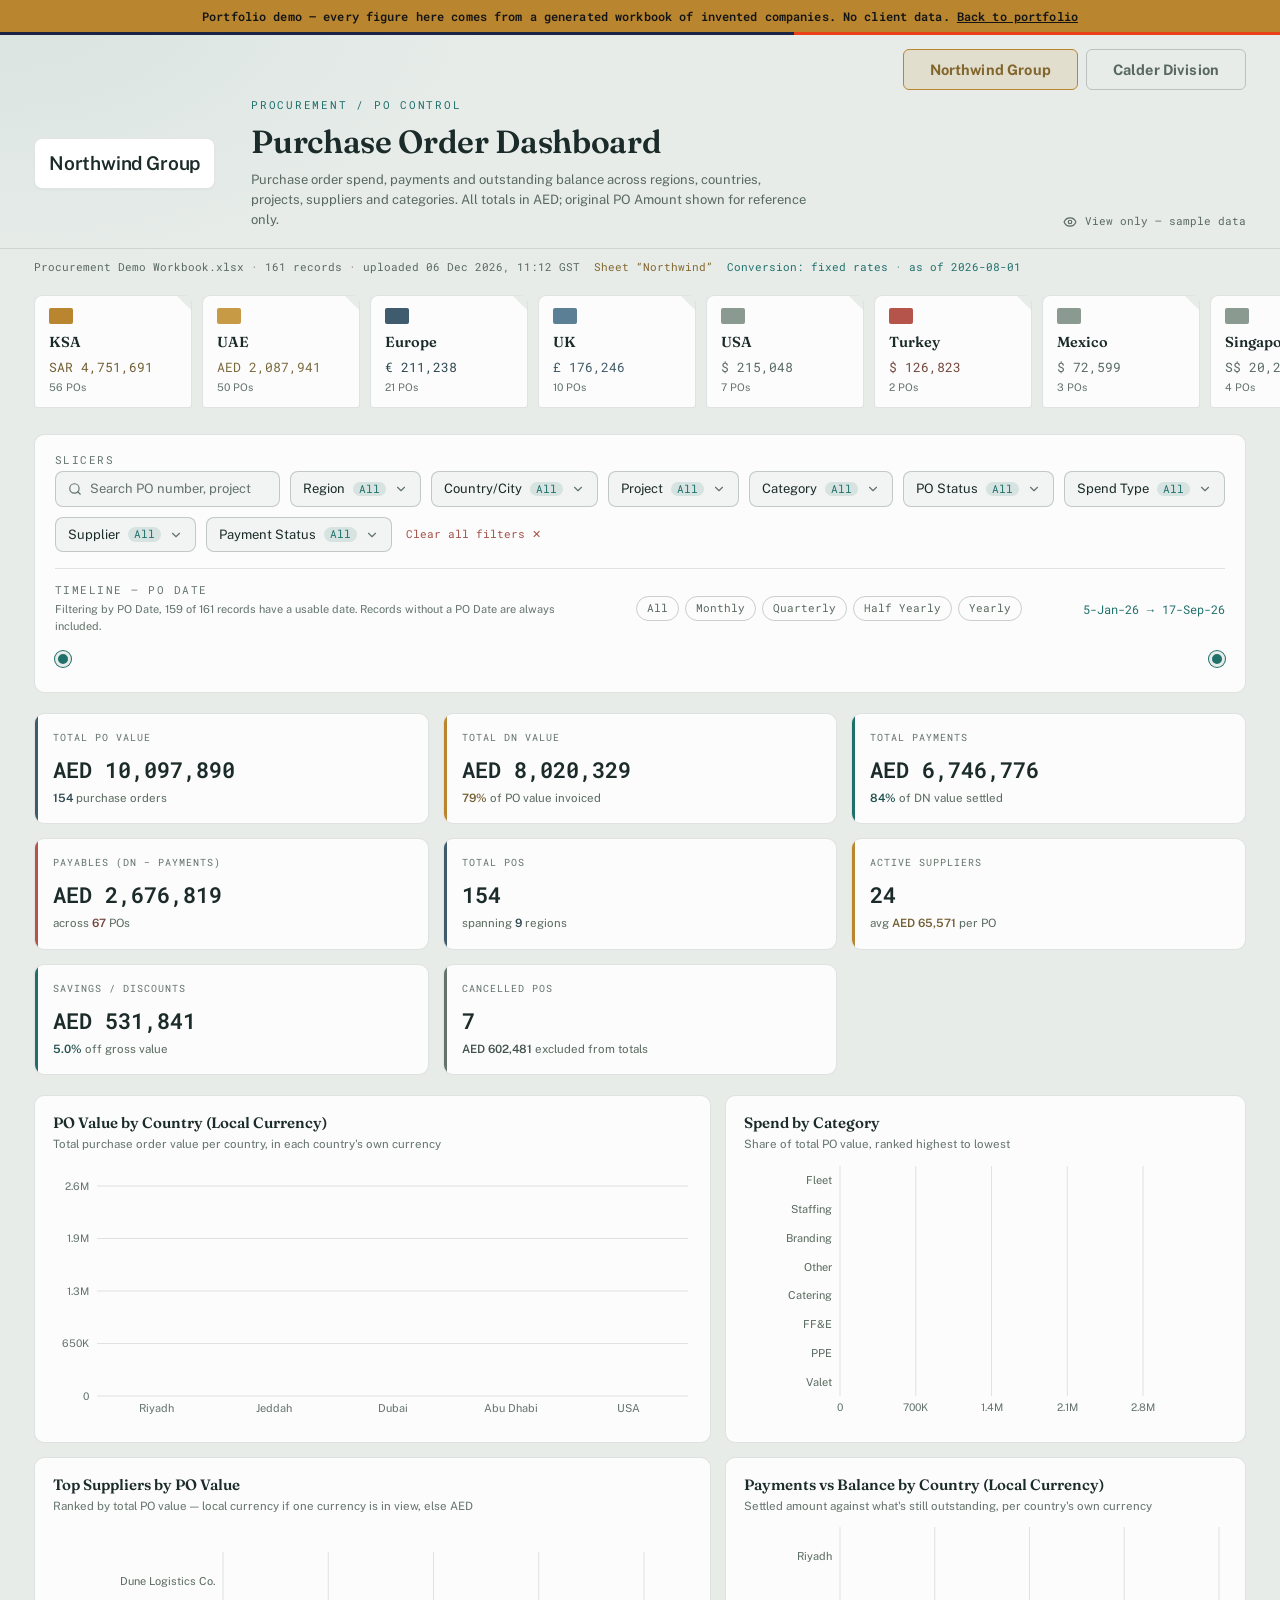
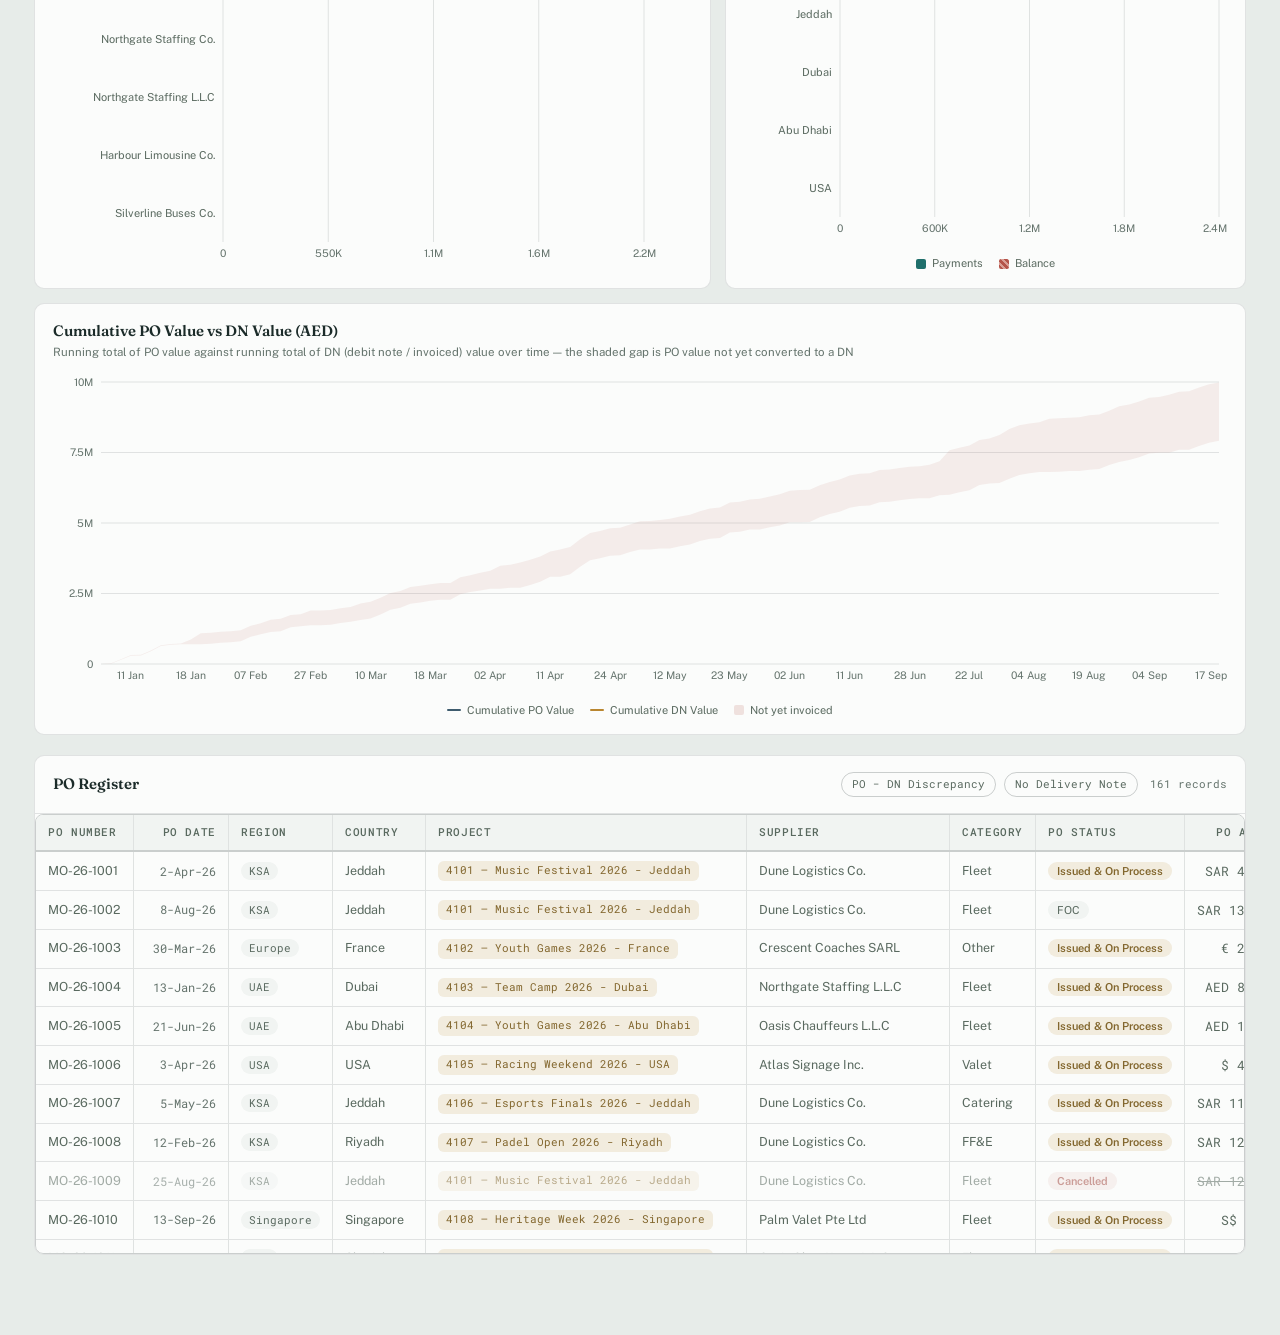
==== commit b7060a01: "Fix dashboard demo theme and date parsing Set data-company on <html>, where the palette blocks and t" ====
--- a/demo/dashboard/index.html
+++ b/demo/dashboard/index.html
@@ -8,7 +8,7 @@
     <link rel="preconnect" href="https://fonts.googleapis.com" />
     <link rel="preconnect" href="https://fonts.gstatic.com" crossorigin />
     <link href="https://fonts.googleapis.com/css2?family=Fraunces:opsz,wght@9..144,400;9..144,600&family=Public+Sans:wght@400;500;600;700&family=Roboto+Mono:wght@400;500&display=swap" rel="stylesheet" />
-    <script type="module" crossorigin src="./assets/index-BiqzgjxU.js"></script>
+    <script type="module" crossorigin src="./assets/index-CkSsC97m.js"></script>
     <link rel="stylesheet" crossorigin href="./assets/index-Bwvp8bfR.css">
   </head>
   <body>
